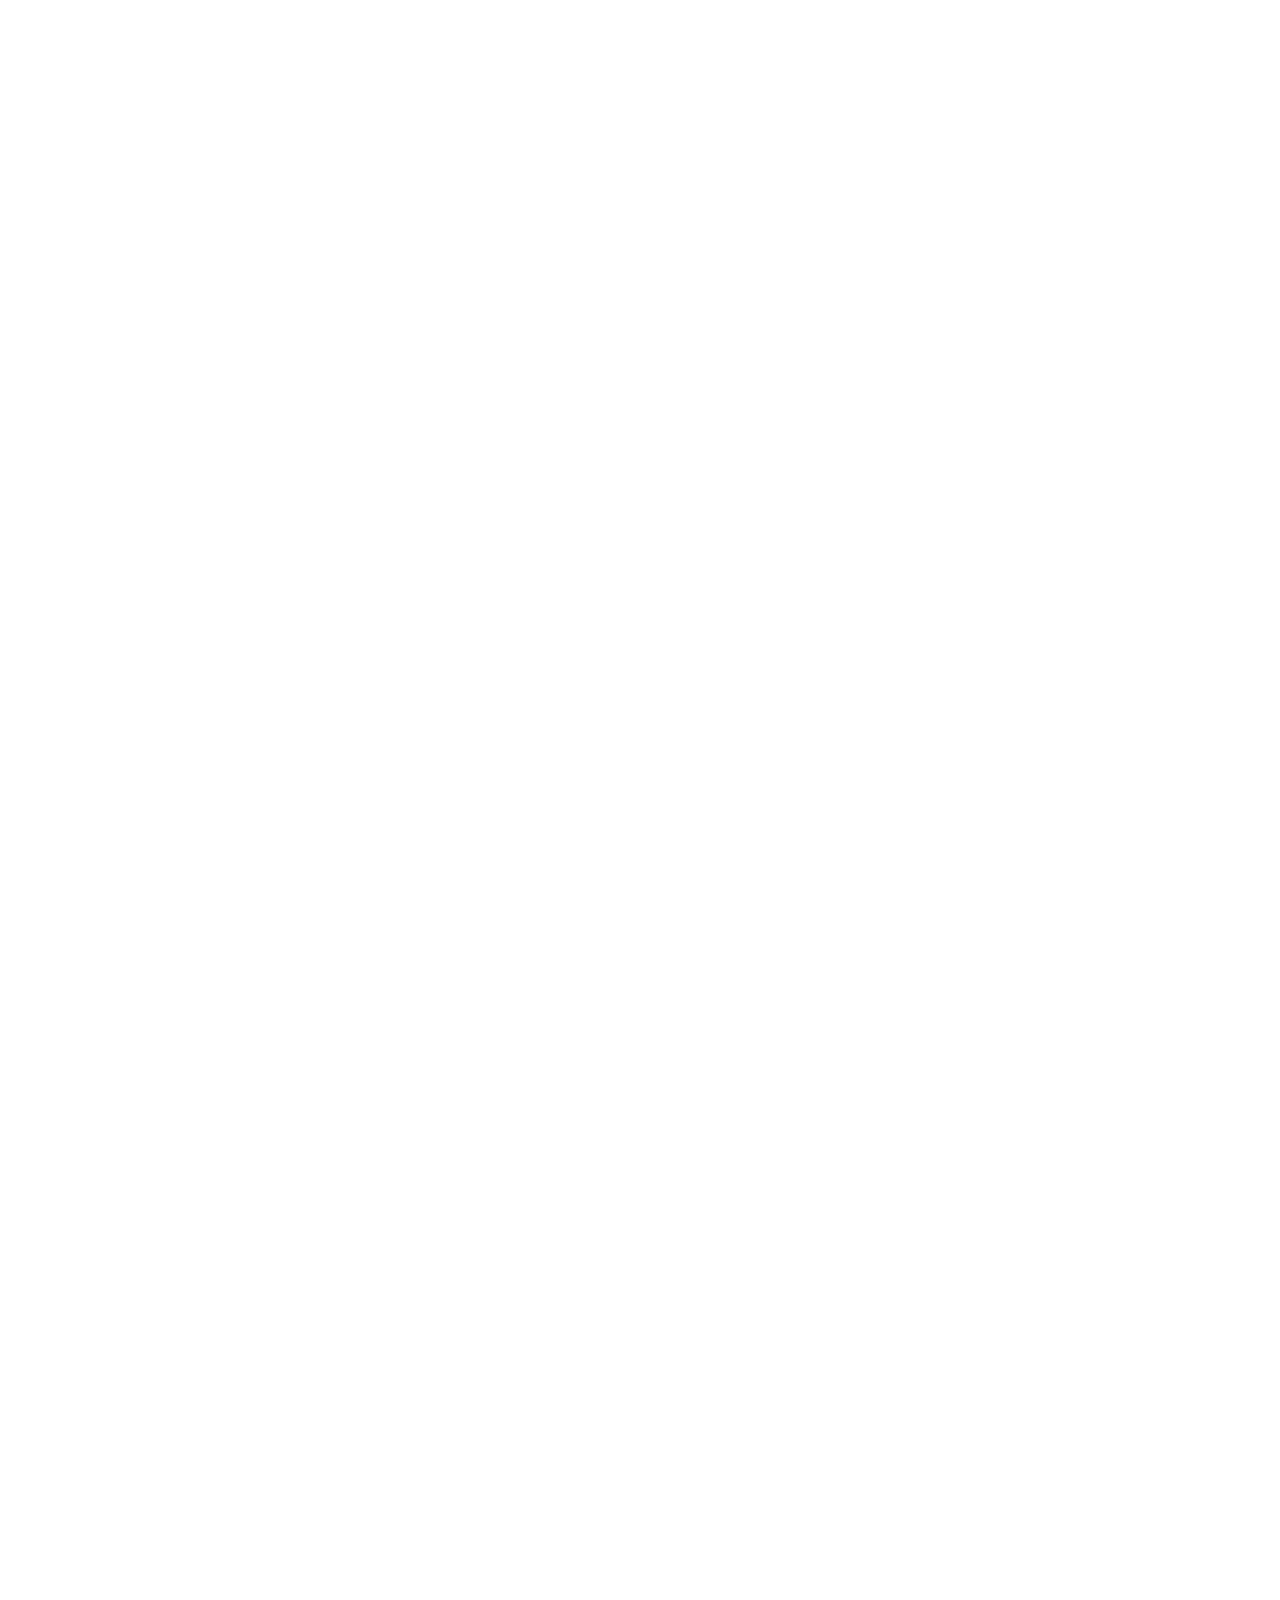
==== ma/index.html @ be1c29ec "Add files via upload" ====
﻿<!DOCTYPE html>
<html lang="zh-Hant" class="async-hide-disabled">

<head>
    <title>玉山金控儲備幹部計畫｜Join E.SUN</title>
    <meta charset="UTF-8">
    <meta name="viewport" content="width=device-width, initial-scale=1.0">
    <link rel="shortcut icon" href="https://www.esunbank.com/bank/rwd/images/esun.ico">
    <meta http-equiv="X-UA-Compatible" content="ie=edge">
    <meta name="title" content="玉山金控儲備幹部計畫｜Join E.SUN">
    <meta name="keywords" content="MA,TA,TMA,儲備幹部,儲備,工作,畢業,職缺,玉山金控職缺,徵才,校園徵才,交易室,科技儲備幹部,Trader,招募,MA招募,TA招募,TMA招募,機器學習工程師招募,AI工程師招募,資安職缺,三商美邦儲備幹部,人壽招募,人壽儲備幹部,玉山人壽,玉山證券招募,玉山投信招募,玉山銀行招募,玉山菁英,財務工程職缺,儲備幹部計畫,玉山人壽招募,玉山銀行儲備幹部,玉山證券儲備幹部,玉山投信儲備幹部,儲備幹部玉山,">
    <meta name="description" content="探索玉山金控儲備幹部招募，認識 MA 儲備幹部、TA 財金儲備幹部與 TMA 科技儲備幹部三項計畫，以及玉山的職涯與學習機會。">
    <meta property="og:description" content="探索玉山金控儲備幹部招募，認識 MA 儲備幹部、TA 財金儲備幹部與 TMA 科技儲備幹部三項計畫，以及玉山的職涯與學習機會。">
    <meta property="og:title" content="玉山金控儲備幹部計畫｜Join E.SUN" />
    <meta property="og:type" content="website">
    <meta property="og:url" content="https://event.esunbank.com.tw/mkt/ma/index.html">
    <meta property="og:image" content="https://event.esunbank.com.tw/mkt/ma/img/first-banner-og-img.webp">
    <meta property="og:image:type" content="image/webp">
     <meta property="og:image:width" content="1200">
    <meta property="og:image:height" content="630">
    <meta property="og:site_name" content="玉山金控儲備幹部計畫｜Join E.SUN" />
    <!-- 樣式順序：瀏覽器預設校正 → 網站共用樣式 -->
    <link rel="stylesheet" href="css/common/fonts.css">
    <link rel="stylesheet" type="text/css" href="css/plugin/normalize.min.css" />
    <link rel="stylesheet" type="text/css" href="css/common/HeaderFooter.css" />
    <link rel="stylesheet" href="css/home.css">

    <!-- Anti-flicker snippet (recommended)  -->
<script>
        (function (a, s, y, n, c, h, i, d, e) {
            s.className += ' ' + y;
            h.start = 1 * new Date;
            h.end = i = function () {
                s.className = s.className.replace(RegExp(' ?' + y), '')
            };
            (a[n] = a[n] || []).hide = h;
            setTimeout(function () {
                i();
                h.end = null
            }, c);
            h.timeout = c;
        })(window, document.documentElement, 'async-hide', 'dataLayer', 3000, {
            'GTM-5LLQXL': true
        });
    </script>
    <!-- Google Tag Manager -->
    <script>
        (function(w, d, s, l, i)
        {
            w[l] = w[l] || [];
            w[l].push(
            {
                'gtm.start': new Date().getTime(),
                event: 'gtm.js'
            });
            var f = d.getElementsByTagName(s)[0],
                j = d.createElement(s),
                dl = l != 'dataLayer' ? '&l=' + l : '';
            j.async = true;
            j.src =
                'https://www.googletagmanager.com/gtm.js?id=' + i + dl;
            f.parentNode.insertBefore(j, f);
        })(window, document, 'script', 'dataLayer', 'GTM-5LLQXL');
    </script>
<!-- End Google Tag Manager -->
 
</head>

<body>
    <!-- Google Tag Manager (noscript) -->
    <noscript>
        <iframe src="https://www.googletagmanager.com/ns.html?id=GTM-5LLQXL"
        height="0" width="0" style="display:none;visibility:hidden" sandbox></iframe>
    </noscript>
    <!-- End Google Tag Manager (noscript) -->
    <!-- Header -->
    <header id="header">
        <div class="container clearfix">
            <button type="button" id="toggle" aria-label="開啟導覽選單" aria-expanded="false" aria-controls="main-navigation"><span></span></button>
            <div class="head_logo">
                <a class="ef_tracking esunlogo" href="https://www.esunbank.com/zh-tw/personal" target="_blank"><img src="img/HeaderFooter/logo-esun.webp" class="img-responsive" alt="玉山銀行"></a>
            </div>
            <nav class="main-nav" id="main-navigation" aria-label="主要導覽">
                <ul class="anchor">
                    <li class="nav-dropdown">
                        <button type="button" class="ef_tracking nav-dropdown-toggle active" aria-expanded="false" aria-controls="submenu-plan">
                            儲備幹部計畫<img src="img/icon-arrow-down.webp" class="nav-dropdown-icon" width="24" height="24" alt="">
                        </button>
                        <ul class="nav-submenu" id="submenu-plan" hidden>
                            <li><a class="ef_tracking" href="#main-content">3A 介紹</a></li>
                            <li><a class="ef_tracking" href="#projects">金控專案</a></li>
                            <li><a class="ef_tracking" href="#international">國際舞台</a></li>
                            <li><a class="ef_tracking" href="#fintech">金融科技</a></li>
                            <li><a class="ef_tracking" href="#learning">多元創新</a></li>
                        </ul>
                    </li>
                    <li class="nav-dropdown">
                        <button type="button" class="ef_tracking nav-dropdown-toggle" aria-expanded="false" aria-controls="submenu-ma">
                            MA<img src="img/icon-arrow-down.webp" class="nav-dropdown-icon" width="24" height="24" alt="">
                        </button>
                        <ul class="nav-submenu" id="submenu-ma" hidden>
                            <li><a class="ef_tracking" href="ma.html#section-1">子公司介紹</a></li>
                            <li><a class="ef_tracking" href="ma.html#section-2">核心業務領域</a></li>
                            <li><a class="ef_tracking" href="ma.html#section-3">培育計畫</a></li>
                            <li><a class="ef_tracking" href="ma.html#section-4">學長姊心得</a></li>
                            <li><a class="ef_tracking" href="ma.html#section-5">資格條件</a></li>
                            <li><a class="ef_tracking" href="ma.html#section-6">甄選流程</a></li>
                        </ul>
                    </li>
                    <li class="nav-dropdown">
                        <button type="button" class="ef_tracking nav-dropdown-toggle" aria-expanded="false" aria-controls="submenu-ta">
                            TA<img src="img/icon-arrow-down.webp" class="nav-dropdown-icon" width="24" height="24" alt="">
                        </button>
                        <ul class="nav-submenu" id="submenu-ta" hidden>
                            <li><a class="ef_tracking" href="ta.html#section-2">核心業務領域</a></li>
                            <li><a class="ef_tracking" href="ta.html#section-3">培育計畫</a></li>
                            <li><a class="ef_tracking" href="ta.html#section-4">學長姊心得</a></li>
                            <li><a class="ef_tracking" href="ta.html#section-5">資格條件</a></li>
                            <li><a class="ef_tracking" href="ta.html#section-6">甄選流程</a></li>
                        </ul>
                    </li>
                    <li class="nav-dropdown">
                        <button type="button" class="ef_tracking nav-dropdown-toggle" aria-expanded="false" aria-controls="submenu-tma">
                            TMA<img src="img/icon-arrow-down.webp" class="nav-dropdown-icon" width="24" height="24" alt="">
                        </button>
                        <ul class="nav-submenu" id="submenu-tma" hidden>
                            <li><a class="ef_tracking" href="tma.html#section-2">核心業務領域</a></li>
                            <li><a class="ef_tracking" href="tma.html#section-3">培育計畫</a></li>
                            <li><a class="ef_tracking" href="tma.html#section-4">學長姊心得</a></li>
                            <li><a class="ef_tracking" href="tma.html#section-5">資格條件</a></li>
                            <li><a class="ef_tracking" href="tma.html#section-6">甄選流程</a></li>
                        </ul>
                    </li>
                    <li><a class="ef_tracking nav-direct-link" href="faq.html">FAQ</a></li>
                    <li><a class="ef_tracking btn_join" href="#">立即應徵</a></li>
                </ul>
                
            </nav>
        </div>
    </header>
    <!-- End Header -->
    <a class="skip-link" href="#main-content">跳至主要內容</a>
    <main id="main-content" class="home-main">
        <h1 id="page-title" class="seo-h1">玉山金控 儲備幹部招募｜MA、TA、TMA 培育計畫</h1>
        <!-- 01 首屏-->
        <section class="home-hero" id="hero" aria-labelledby="hero-title">
            <!-- 動態背景：山體、紙飛機與微粒 -->
            <canvas id="hero-canvas" class="hero-animation" aria-hidden="true"></canvas>
            <div class="home-container hero-content">
                <h2 id="hero-title" class="animate__animated animate__slideInLeft">
                    <span>Join E.SUN</span>
                    <span>Create a</span>
                    <span class="hero-serif">Better Future</span>
                </h2>
                <p class="hero-subtitle animate__animated animate__slideInLeft">
                    玉山金控儲備幹部計畫
                </p>
                <p class="hero-tagline animate__animated animate__slideInLeft" lang="en">
                    Lead to change, Light up your future!
                </p>
            </div>
        </section>
        <!-- 02 三大儲備幹部計畫 -->
        <section class="home-section plans-section" id="plans" aria-labelledby="plans-title">
            <div class="home-container">
                <div class="section-heading">
                    <h2 id="plans-title">金控2.0 銀行、人壽、證券、投信 等你來+1</h2>
                    <p>即刻選擇・你的未來</p>
                </div>
                <div class="plan-grid">
                    <a class="plan-card" href="ma.html" aria-label="探索 MA 計畫">
                        <img class="plan-picture" src="img/plans-ma.webp" width="377" height="200" alt="MA 儲備幹部計畫插畫" loading="lazy">
                        <div class="plan-content">
                            <div class="plan-name">
                                <h3>MA</h3>
                                <p lang="en">Management Associate</p>
                            </div>
                            <p class="plan-description">金融頂尖人才，深耕銀行、人壽、證券或投信專業領域，經領域輪習與營業單位實戰，養成具宏觀視野的全方位經營骨幹。</p>
                            <span class="home-button">探索 MA 計畫<img class="button-arrow" src="img/icon-arrow-right.webp" width="24" height="24" alt=""></span>
                        </div>
                    </a>
                    <a class="plan-card" href="ta.html" aria-label="探索 TA 計畫">
                        <img class="plan-picture" src="img/plans-ta.webp" width="377" height="200" alt="TA 儲備幹部計畫插畫" loading="lazy">
                        <div class="plan-content">
                            <div class="plan-name">
                                <h3>TA</h3>
                                <p lang="en">Treasury Associate</p>
                            </div>
                            <p class="plan-description">財金頂尖人才，深耕交易室、總經或財工等領域，歷經實務輪習、專長養成，在市場操作與策略布局中，淬鍊為兼具國際視野的財金專家。</p><span class="home-button">探索 TA 計畫<img class="button-arrow" src="img/icon-arrow-right.webp" width="24" height="24" alt=""></span>
                        </div>
                    </a>
                    <a class="plan-card" href="tma.html" aria-label="探索 TMA 計畫">
                        <img class="plan-picture" src="img/plans-tma.webp" width="377" height="200" alt="TMA 儲備幹部計畫插畫" loading="lazy">
                        <div class="plan-content">
                            <div class="plan-name">
                                <h3>TMA</h3>
                                <p lang="en">Technology Management Associate</p>
                            </div>
                            <p class="plan-description">金融科技專家，接受紮實技術養成，透過技術與管理雙軌發展、重大專案與海外輪習開拓視野，成長為兼具策略與實務的跨域領袖。</p><span class="home-button">探索 TMA 計畫<img class="button-arrow" src="img/icon-arrow-right.webp" width="24" height="24" alt=""></span>
                        </div>
                    </a>
                </div>
            </div>
        </section>
        <!-- 03 重要金控專案 -->
        <section class="home-section projects-section" id="projects" aria-labelledby="projects-title">
            <div class="home-container">
                <div class="section-heading">
                    <h2 id="projects-title">重要金控專案</h2>
                    <p>以金控角度出發，親手驅動跨領域的戰略變革</p>
                </div>
                <div class="projects-grid"><img class="project-picture" src="img/projects-meeting.webp" width="767" height="768" alt="玉山同仁分享市場分析與策略研究成果" loading="lazy">
                    <div class="project-stories">
                        <article>
                            <h3>01 國際顧問專案</h3>
                            <p>與國際顧問麥肯錫合作，以顧客導向為核心，透過實務經驗及演算法，找尋客群經營洞見及潛力機會，協助全通路提升行銷與經營效益。</p>
                        </article>
                        <article>
                            <h3>02 年度策略報告</h3>
                            <p>擘劃金控業務發展藍圖，與高階主管共同腦力激盪，綜觀市場趨勢、運用數據分析洞察業務機會。推動跨單位策略落地執行，展現策略思考與實務推動影響力。</p>
                        </article>
                        <article>
                            <h3>03 ESG永續轉型</h3>
                            <p>將永續思維深植各業務領域，透過跨單位協同合作，共同推動綠色金融與社會正向影響力，展現玉山對環境永續與社會回饋的重視。</p>
                        </article>
                    </div>
                </div>
            </div>
        </section>
        <!-- 04 國際舞台歷練-->
        <section class="home-section international-section" id="international" aria-labelledby="international-title">
            <div class="home-container international-grid">
                <div class="international-copy">
                    <h2 id="international-title">國際舞台歷練</h2>
                    <p class="section-lead">深耕台灣、布局亞洲、接軌國際</p>
                    <p>秉持立足台灣、跨足全球的願景，從積極拓展海外據點、深入參與國際前沿論壇，到推動跨國實務交流，培育具備國際視野與敏捷應變力的金融領袖。</p>
                </div>
                <div class="international-carousel" data-carousel="single" role="region" aria-roledescription="輪播" aria-label="國際舞台歷練照片">
                    <div class="international-slides" aria-live="polite">
                        <figure class="international-slide" data-slide>
                            <div class="international-image"><img src="img/international-E.SUN-FHC.webp" width="1200" height="800" alt="大阪出張所開幕" loading="lazy"></div>
                            <figcaption>海外歷練｜大阪出張所開幕</figcaption>
                        </figure>
                        <figure class="international-slide" data-slide>
                            <div class="international-image"><img src="img/international-cop17.webp" width="1600" height="1066" alt="玉山團隊參與聯合國氣候變遷大會 COP17" loading="lazy"></div>
                            <figcaption>氣候領航｜聯合國氣候變遷大會 COP17</figcaption>
                        </figure>
                        <figure class="international-slide" data-slide>
                            <div class="international-image"><img src="img/international-yayoiAuditorium.webp" width="1200" height="800" alt="東京大學彌生講堂參訪" loading="lazy"></div>
                            <figcaption>海外歷練｜東京大學彌生講堂參訪</figcaption>
                        </figure>
                        <figure class="international-slide" data-slide>
                            <div class="international-image"><img src="img/international-nasday.webp" width="1200" height="800" alt="東京大學彌生講堂參訪" loading="lazy"></div>
                            <figcaption>海外歷練｜我是標題</figcaption>
                        </figure>
                    </div>
                    <div class="carousel-controls">
                        <button type="button" class="carousel-arrow" data-step="-1" aria-label="國際舞台歷練：上一張">‹</button>
                        <div class="carousel-dots" role="group" aria-label="國際舞台歷練切換"><!-- JS 依 data-slide 數量自動產生 CSS 圓點 --></div>
                        <button type="button" class="carousel-arrow" data-step="1" aria-label="國際舞台歷練：下一張">›</button>
                    </div>
                </div>
            </div>
        </section>
        <!-- 05 引領金融科技 -->
        <section class="home-section fintech-section" id="fintech" aria-labelledby="fintech-title">
            <div class="home-container">
                <div class="section-heading">
                    <h2 id="fintech-title">引領金融科技</h2>
                    <p>以數據為核心、科技為引擎，驅動跨領域金融服務。</p>
                </div>
                <div class="fintech-chapters">
                    <article class="fintech-chapter chapter-1">
                        <figure><img src="img/fintech-google.webp" width="1600" height="1200" alt="視野躍升｜Google 參訪" loading="lazy">
                            <figcaption>視野躍升｜Google 參訪</figcaption>
                        </figure>
                        <div class="fintech-copy">
                            <h3>培育世界級的<br>金融科技專家</h3>
                            <ul class="skill-tags" aria-label="培育方向">
                                <li>科技養成</li>
                                <li>國際合作</li>
                            </ul>
                            <p>從結構化訓練逐步深耕各項資訊數位必備能力，更與麥肯鍚、Google、微軟等國際知名顧問合作，培育造就科技人才，打造頂尖Fintech專家團隊。</p>
                        </div>
                    </article>
                    <article class="fintech-chapter chapter-2">
                        <figure><img src="img/fintech-innovation.webp" width="1600" height="1066" alt="創意碰撞｜玉山創新競賽" loading="lazy">
                            <figcaption>創意碰撞｜玉山創新競賽</figcaption>
                        </figure>
                        <div class="fintech-copy">
                            <h3>開拓更寬廣的<br>企業經營視野</h3>
                            <ul class="skill-tags" aria-label="培育方向">
                                <li>創新專案</li>
                                <li>海外輪習</li>
                            </ul>
                            <p>參與各項重要金融創新專案，並參加海外參訪及輪習、大型資訊顧問案等，深入了解資訊科技如何與業務運作完美搭配，培養自己用更宏觀角度看技術的視野。</p>
                        </div>
                    </article>
                    <article class="fintech-chapter chapter-3">
                        <figure><img src="img/fintech-forum.webp" width="1600" height="900" alt="智匯前瞻｜金融服務高階交流會議" loading="lazy">
                            <figcaption>智匯前瞻｜金融服務高階交流會議</figcaption>
                        </figure>
                        <div class="fintech-copy">
                            <h3>技術與管理能力<br>雙軌發展</h3>
                            <ul class="skill-tags" aria-label="培育方向">
                                <li>技術專業</li>
                                <li>策略管理</li>
                            </ul>
                            <p>以資訊技術為基礎，搭配專案管理培育，讓技術專業與策略思維並進，培養多元視野，造就資訊技術與大數據分析等領域人才在「專業」及「管理」的雙軌職涯。</p>
                        </div>
                    </article>
                </div>
            </div>
        </section>
        <!-- 06 多元創新學習-->
        <section class="home-section learning-section" id="learning" aria-labelledby="learning-title">
            <div class="home-container section-heading">
                <h2 id="learning-title">多元創新學習</h2>
                <p>跨國人文關懷 × 國際藝文交流 × 汲取大師智慧</p>
            </div>
            <div class="learning-carousel" data-carousel="track" data-initial="1" role="region" aria-roledescription="輪播" aria-label="多元創新學習">
                <div class="learning-track" tabindex="0" aria-label="左右滑動探索學習活動">
                    <article class="learning-card" data-slide aria-label="1 / 5：國際大師論壇">
                        <div class="learning-copy">
                            <h3>國際大師論壇</h3>
                            <p>與全球頂尖大師面對面，掌握前瞻趨勢與思維脈動；在碰撞中汲取大師智慧，拓展全新視野並賦能未來的決策格局。</p>
                        </div><img src="img/learning-forum.webp" width="1600" height="1066" alt="國際大師論壇活動紀錄" loading="lazy">
                    </article>
                    <article class="learning-card" data-slide aria-label="2 / 5：國際偏鄉服務">
                        <div class="learning-copy">
                            <h3>國際偏鄉服務</h3>
                            <p>國際志工深入偏鄉，與馬偕團隊齊心「送愛到柬埔寨」，在協助村民就醫與陪伴孩童的過程中體會用愛與溫暖換來真摯笑容的感動。</p>
                        </div><img src="img/learning-freeClinicKHM.webp" width="1600" height="1066" alt="國際偏鄉服務活動紀錄" loading="lazy">
                    </article>
                    <article class="learning-card" data-slide aria-label="3 / 5：國際音樂交流">
                        <div class="learning-copy">
                            <h3>國際音樂交流</h3>
                            <p>跨越國界與語言的隔閡，透過國際樂團交流與音樂大師演奏，培養國際視野、美學素養與跨文化溝通能力。</p>
                        </div><img src="img/learning-viennaBoysChoir.webp" width="1600" height="1066" alt="國際音樂交流活動紀錄" loading="lazy">
                    </article>
                    <article class="learning-card" data-slide aria-label="4 / 5：熊本音樂會">
                        <div class="learning-copy">
                            <h3>熊本音樂會</h3>
                            <p>Lorem, ipsum dolor sit amet consectetur adipisicing elit. Saepe rem inventore commodi laboriosam aperiam est officia porro ducimus, adipisci distinctio minus eveniet necessitatibus vel quibusdam nobis, placeat hic vitae id!</p>
                        </div><img src="img/learning-kumamotoConcert.webp" width="1600" height="1066" alt="熊本音樂會活動紀錄" loading="lazy">
                    </article>
                    <article class="learning-card" data-slide aria-label="5 / 5：玉山黃金圖書館">
                        <div class="learning-copy">
                            <h3>玉山黃金圖書館</h3>
                            <p>以愛扎根偏鄉教育、灌溉閱讀希望，親身投入公益與偏鄉服務，培養的社會責任感與人文關懷格局。</p>
                        </div><img src="img/learning-libraryESUN.webp" width="1600" height="1066" alt="玉山黃金圖書館活動紀錄" loading="lazy">
                    </article>
                </div>
                <div class="carousel-controls">
                    <button type="button" class="carousel-arrow" data-step="-1" aria-label="多元創新學習：上一張">‹</button>
                    <div class="carousel-dots" role="group" aria-label="多元創新學習切換"><!-- JS 依 data-slide 數量自動產生 CSS 圓點 --></div>
                    <button type="button" class="carousel-arrow" data-step="1" aria-label="多元創新學習：下一張">›</button>
                </div>
            </div>
        </section>
        <!-- 07 應徵邀請-->
        <section class="apply-section" id="apply" aria-labelledby="apply-title">
            <div class="home-container apply-content">
                <h2 id="apply-title">來玉山~ <span class="apply-title-second-line">你會有更精彩的未來</span></h2><a class="home-button apply-button" data-apply-link href="#">立即應徵</a>
            </div>
        </section>
    </main>
    <nav class="footer-contact" aria-label="聯繫玉山與社群連結">
        <a class="footer-contact-link" href="mailto:HR-MA@esunbank.com" aria-label="Email 聯繫玉山"><img src="img/icon-mail.webp" width="40" height="40" alt="" loading="lazy"></a>
        <a class="footer-contact-link" href="https://www.facebook.com/esuncat" aria-label="玉山 Facebook" target="_blank"><img src="img/icon-facebook.webp" width="40" height="40" alt="" loading="lazy"></a>
        <a class="footer-contact-link" href="https://www.instagram.com/esun.efingo/" aria-label="玉山 Instagram" target="_blank"><img src="img/icon-Instagram.webp" width="40" height="40" alt="" loading="lazy"></a>
        <a class="footer-contact-link" href="https://www.104.com.tw/company/13quahyo" aria-label="玉山 104 徵才" target="_blank"><img src="img/icon-104.webp" width="40" height="40" alt="" loading="lazy"></a>
    </nav>
    <!-- Footer -->
    <footer class="footer">
        <div class="container">
            <ul class="link">
                <li><a href="https://esun.co/bevent" target="_blank">智能客服</a>
                </li>
                <li>|</li>
                <li><a href="https://www.esunbank.com.tw/bank/about/announcement/privacy/privacy-statement" target="_blank">個資法定告知事項</a> </li>
                <li>|</li>
                <li class="copy"><a>&copy; E.SUN BANK</a></li>
            </ul>
            <div class="footer-address"><img src="img/HeaderFooter/icon-address.webp" alt="">105 台北市松山區民生東路三段117號</div>
        </div>
    </footer>
    <!-- End Footer -->
    <!-- 浮動按鈕 -->
    <div class="float_btn">
        <div class="float_action_group">
            <!-- 浮動按鈕在此新增，最多兩個 -->
            <div class="float_action_btn action_txt_btn float_btn_red">
                <button type="button" class="campus-open" aria-haspopup="dialog" aria-controls="campus-dialog"><span>校園</span><span>徵才</span></button>
            </div>
            <!-- top按鈕 -->
        <button type="button" id="gotop" aria-label="回到頁面頂端">
            <img src="img/HeaderFooter/top.svg" class="img-responsive" alt="">
        </button>
        <!-- top按鈕End -->
            <!-- 浮動按鈕在此新增，最多兩個End -->
        </div>
        
    </div>
    <!-- 浮動按鈕End -->
    <!-- 校園徵才彈窗：直接修改下方表格即可更新場次。 -->
    <dialog id="campus-dialog" class="campus-dialog" aria-labelledby="campus-title">
        <button type="button" class="campus-close" aria-label="關閉校園徵才視窗"></button>
        <h2 id="campus-title">2027校園徵才</h2>
        <div class="campus-tabs" role="tablist" aria-label="校園徵才類別">
            <button type="button" id="campus-fair-tab" role="tab" aria-selected="true" aria-controls="campus-fair" tabindex="0">博覽會</button>
            <button type="button" id="campus-talk-tab" role="tab" aria-selected="false" aria-controls="campus-talk" tabindex="-1">說明會</button>
        </div>
        <div id="campus-fair" role="tabpanel" aria-labelledby="campus-fair-tab" tabindex="0">
            <table class="campus-table">
                <thead><tr><th scope="col">場次</th><th scope="col">日期</th><th scope="col">時間</th></tr></thead>
                <tbody>
                    <tr>
                        <td>臺灣大學</td>
                        <td>3/6(六)</td>
                        <td>09:30-16:30</td>
                    </tr>
                    <tr>
                        <td>台北大學</td>
                        <td>3/10(三)</td>
                        <td>10:00-15:30</td>
                    </tr>
                    <tr>
                        <td>陽明交通大學</td>
                        <td>3/13(六)</td>
                        <td>10:00-16:00</td>
                    </tr>
                    <tr>
                        <td>中山大學</td>
                        <td>3/13(六)</td>
                        <td>10:00-16:00</td>
                    </tr>
                    <tr>
                        <td>成功大學</td>
                        <td>3/14(日)</td>
                        <td>10:00-15:00</td>
                    </tr>
                    <tr>
                        <td>政治大學</td>
                        <td>3/19(五)</td>
                        <td>10:00-16:00</td>
                    </tr>
                    <tr>
                        <td>清華大學</td>
                        <td>3/20(六)</td>
                        <td>10:00-16:00</td>
                    </tr>
                    <tr>
                        <td>中央大學</td>
                        <td>3/21(日)</td>
                        <td>09:30-15:30</td>
                    </tr>
                </tbody>
            </table>
        </div>
        <div id="campus-talk" role="tabpanel" aria-labelledby="campus-talk-tab" tabindex="0" hidden>
            <table class="campus-table">
                <thead><tr><th scope="col">場次</th><th scope="col">日期</th><th scope="col">時間</th></tr></thead>
                <tbody>
                    <tr>
                        <td>臺灣科大</td>
                        <td>3/8(一)</td>
                        <td>12:20-13:10</td>
                    </tr>
                    <tr>
                        <td>中正大學</td>
                        <td>3/9(二)</td>
                        <td>12:10-13:00</td>
                    </tr>
                    <tr>
                        <td>中央大學</td>
                        <td>3/11(四)</td>
                        <td>14:10-15:00</td>
                    </tr>
                    <tr>
                        <td>中山大學</td>
                        <td>3/12(五)</td>
                        <td>12:30-13:30</td>
                    </tr>
                    <tr>
                        <td>台灣大學</td>
                        <td>3/15(一)</td>
                        <td>12:10-13:00</td>
                    </tr>
                    <tr>
                        <td>清華大學</td>
                        <td>3/16(二)</td>
                        <td>13:20-14:10</td>
                    </tr>
                </tbody>
            </table>
        </div>
    </dialog>
    <!-- 載入順序：jQuery → FastClick → 網站互動 -->
    <script src="js/plugin/jquery.min.js"></script>
    <script src="js/plugin/fastclick.min.js"></script>
    <script src="js/common/headerFooter.js"></script>
    <script src="js/home.js" defer></script>
    <script src="js/hero-animation.js" defer></script>
    <script src="js/home-motion.js" defer></script>
    <script src="js/campus-dialog.js" defer></script>
</body>

</html>
---- ma/css/common/fonts.css ----
/* 本機可變字型：保留原始 TTF，網頁載入壓縮後的 WOFF2。 */
@font-face {
  font-family: 'Roboto';
  font-style: normal;
  font-weight: 100 900;
  font-stretch: 75% 100%;
  font-display: swap;
  src: url('../../font/Roboto-VariableFont_wdth,wght.woff2') format('woff2');
}

@font-face {
  font-family: 'Roboto Serif';
  font-style: normal;
  font-weight: 100 900;
  font-stretch: 50% 150%;
  font-display: swap;
  src: url('../../font/RobotoSerif-VariableFont_GRAD,opsz,wdth,wght.woff2') format('woff2');
}

@font-face {
  font-family: 'Noto Sans TC';
  font-style: normal;
  font-weight: 100 900;
  font-display: swap;
  src: url('../../font/NotoSansTC-VariableFont_wght.woff2') format('woff2');
}
---- ma/css/common/HeaderFooter.css ----
@charset "UTF-8";

/* 字型由 css/common/fonts.css 載入本機檔案。 */
/* 共用基礎樣式 */
h1.seo-h1 {
    height: 0;
    width: 0;
    padding: 0;
    margin: 0;
    transform: scale(0);
}

* {
    box-sizing: border-box;
}

a {
    text-decoration: none;
}

body {
    font-family: "Noto Sans TC", "微軟正黑體", "Microsoft JhengHei", sans-serif;
    font-size: 14px;
    color: #2b2b2b;
}

.img-responsive {
    max-width: 100%;
    height: auto;
}

header a,
footer a,
.footer_memu a {
    color: rgb(39, 39, 39);
    word-break: break-all;
    text-decoration: none;
}

.clearfix:after {
    display: block;
    content: ".";
    height: 0;
    clear: both;
    visibility: hidden;
}

::-webkit-scrollbar {
    display: none;
}

/* 頁首與品牌標誌 */
.head_logo {
    float: left;
    margin: 0;
    max-width: 316px;
    width: 100%;
    display: flex;
    align-items: center;
    height: 100%;
}

@media (max-width: 992px) {
    .head_logo {
        max-width: 293px;
    }
}

.logo_line {
    width: 2px;
    display: inline-block;
    vertical-align: middle;
    margin: 0px 13px;
}

.esunlogo {
    max-width: 150px;
    width: 100%;
    display: inline-block;
    vertical-align: middle;
}

@media (min-width: 1200px) {
    .esunlogo {
        height: 31px;
    }
}

.efingologo {
    display: inline-block;
    max-width: 108px;
    width: 100%;
    vertical-align: middle;
    margin-bottom: -10px;
}

@media (min-width: 1200px) {
    .efingologo img {
        height: 34px;
    }
}

header {
    z-index: 10;
    width: 100%;
    left: 0;
    top: 0;
    background-color: #ffffff;
    height: auto;
    position: fixed;
    transition: 0.3s;
    box-shadow: 3px 3px 10px #d6edeb;
}

header .nav_wrap_m {
    display: none;
}

header .container {
    max-width: 1200px;
    width: 100%;
    margin: 12px auto;
    height: 44px;
    padding: 0 30px;
}

@media (max-width: 576px) {
    header .container {
        padding: 0 14px;
    }

    header .head_logo {
        float: none;
        max-width: 262px;
    }

    header .esunlogo {
        max-width: 118px;
    }

    header .logo_line {
        margin: 0px 10px;
    }

    header .efingologo {
        max-width: 89px;
    }
}

/* 導覽與選單 */
.target-burger {
    right: 0;
    top: 0;
    width: 3.25em;
    height: 3.25em;
    position: absolute;
    display: block;
    transition: all 0.5s ease;
}

.buns {
    width: 1.625em;
    height: 1.625em;
    list-style: none;
    margin: -0.8125em 0 0 -0.8125em;
    padding: 0;
    position: absolute;
    top: 50%;
    left: 50%;
    transform: translateZ(0);
    color: #fff;
    transition: transform 1s cubic-bezier(0.23, 1, 0.32, 1), color 1s cubic-bezier(0.23, 1, 0.32, 1);
}

.buns li {
    width: 100%;
    height: 2px;
    background-color: #a2a2a2;
    position: absolute;
    top: 50%;
    margin-top: -0.75px;
    transform: translateY(-3.75px) translateZ(0);
    transition: transform 1s cubic-bezier(0.23, 1, 0.32, 1), background-color 1s cubic-bezier(0.23, 1, 0.32, 1);
}

.buns li:last-child {
    transform: translateY(3.75px) translateZ(0);
}

nav ul {
    list-style: none;
    position: relative;
}

@media (max-width: 992px) {
    nav ul {
        padding: 0;
    }
}

nav ul li {
    font-size: 14px;
    margin: 0 10px;
    position: relative;
}

@media (max-width: 992px) {
    nav ul li {
        margin: 0 5px;
    }
}

nav ul li a {
    transition: 0.3s;
    position: relative;
    overflow: hidden;
}

nav ul li:hover a {
/*    font-weight: bold;*/
    color: #009e96;
}

.btn_join {
    background: #009d95;
    color: #fff ;
    padding: 8px 24px;
    border-radius: 4px;
}

.btn_join:hover {
    color: #fff;
    background:#007a7a;
}

.btn_join img {
    width: 10px;
    margin: 0 5px;
}

.nav_wrap_close {
    position: fixed;
    right: 0;
    top: 50px;
    z-index: 3;
    width: 100%;
}

.function_ham {
    display: inline-block;
    margin-right: 16px;
    vertical-align: middle;
    cursor: pointer;
}

.function_ham img {
    display: block;
    width: 22px;
}

.function_ham:hover span {
    background-color: #797979;
}

.function_ham span:after,
.function_ham span:before {
    content: "";
    position: absolute;
    left: 0;
    top: -9px;
}

.function_ham span:after {
    top: 9px;
}

.function_ham span {
    position: relative;
    display: block;
    width: 22px;
    height: 4px;
    background-color: #b3b3b3;
    transition: all 0.3s;
    backface-visibility: hidden;
    border-radius: 2px;
    margin-bottom: 4px;
}

.nav_wrap {
    overflow: hidden;
}

.function_nav {
    max-width: 660px;
    width: 100%;
    margin: 0 auto;
    background: #f2f2f2;
    border-radius: 70px 0 0 70px;
    margin-right: 0;
    padding: 0px 28px;
    margin-top: 30px;
    transition: 0.3s;
    position: relative;
}

.function_nav ul {
    padding: 0;
    list-style: none;
    margin: 0;
}

.function_nav ul li {
    display: inline-block;
    vertical-align: middle;
}

.function_nav ul li a {
    display: block;
    padding: 1em 8px;
    font-size: 18px;
}

@media (max-width: 1200px) {
    .function_nav {
        margin-top: 12px;
    }
}

.function_nav_close {
    transform: translateX(590px);
}

/* 模板輔助元件（目前首頁未使用，保留供擴充） */
.arrow {
    position: relative;
    transform: translateY(-80px);
}

.arrow p {
    text-align: center;
    font-size: 20px;
    font-weight: bold;
    color: #4d4d4d;
}

.scroll-down {
    display: block;
    position: absolute;
    bottom: -68%;
    left: 50%;
    color: #fff;
    transform: translate(0, -50%);
    transition: opacity 0.5s;
}

.scroll-down::before {
    position: absolute;
    top: -22px;
    left: -22px;
    z-index: -1;
    content: "";
    width: 44px;
    height: 44px;
    box-shadow: 0 0 0 0 rgba(255, 255, 255, 0.1);
    border-radius: 100%;
    opacity: 0;
    animation: sdb 3s infinite;
    box-sizing: border-box;
}

.scroll-down:after {
    position: absolute;
    content: "";
    width: 16px;
    height: 16px;
    margin: -12px 0 0 -8px;
    border-left: 4px solid #009e96;
    border-bottom: 4px solid #009e96;
    transform: rotate(-45deg);
    box-sizing: border-box;
}

.m_cta {
    display: none;
}

@media (max-width: 768px) {
    .m_cta {
        background: #F8524C;
        position: fixed;
        bottom: 0;
        width: 100%;
        text-align: center;
        display: block;
        z-index: 2;
        padding: 10px;
        left: 0px;
    }

    .m_cta a {
        font-size: 18px;
        display: block;
        color: #fff;
    }

    .m_cta a img {
        display: inline-block;
        width: 12px;
        vertical-align: middle;
        margin-left: 10px;
    }
}

/* 浮動操作與回到頂端 */
.float_btn {
    position: fixed;
    max-width: 76px;
    width: 100%;
    right: 16px;
    bottom: 16%;
    z-index: 2;
    display: none;
}

.float_btn .float_btn_red {
    background-color: #f8524c;
}

.float_btn .float_btn_orange {
    background-color: #ef7800;
}

.float_btn .float_action_btn {
    width: 76px;
    height: 76px;
    border-radius: 50%;
    display: flex;
    align-items: center;
    justify-content: center;
    font-size: 14px;
    color: #fff;
    text-align: center;
    line-height: 18px;
    margin: 8px auto;
}

.float_btn .float_action_btn .break {
    display: block;
}

.float_btn .float_action_btn a {
    color: #fff;
}

.float_btn .action_icon_btn img {
    display: block;
    max-width: 26px;
    width: 100%;
    margin: 0px auto 2px;
    height: 30px;
}

@media (max-width: 768px) {
    .float_btn {
        max-width: 50px;
    }

    .float_btn .float_action_group {
        position: fixed;
        bottom: 0;
        left: 0;
        width: 100%;
        display: flex;
    }

    .float_btn .float_action_group .float_action_btn {
        width: 100%;
        height: inherit;
        border-radius: inherit;
        display: block;
        margin: 0;
        font-size: 16px;
    }

    .float_btn .float_action_group .float_action_btn a {
        padding: 16px 10px;
        display: block;
    }

    .float_btn .float_action_group .float_action_btn .break {
        display: none;
    }

    .float_btn .float_action_group .float_action_btn:last-child {
        border-left: 1px solid rgb(255, 255, 255);
    }

    .float_btn .action_icon_btn img {
        display: none;
    }
}

@media (max-width: 576px) {
    .float_btn {
        right: 8px;
    }
}

#gotop {
    max-width: 50px;
    width: 100%;
    margin: 8px auto;
    text-align: center;
    cursor: pointer;
}

#gotop img {
    max-width: 56px;
    width: 100%;
    margin: 0 auto;
    font-size: 18px;
    text-align: center;
    display: block;
    margin-top: 4px;
}

@media (max-width: 768px) {
    #gotop {
        max-width: 56px;
    }

    #gotop img {
        max-width: 40px;
    }
}

/* 模板商店與延伸頁尾（目前首頁未使用，保留供擴充） */
.store {
    display: none;
}

@media (max-width: 992px) {
    .store {
        text-align: center;
        margin: 20px 0;
        display: block;
    }

    .store a {
        display: inline-block;
        vertical-align: middle;
        max-width: 130px;
        width: 100%;
    }

    .store a img {
        width: 100%;
        display: block;
    }
}

.footer_memu {
    background: #f7f7f7;
}

.footer_memu .right_qr {
    max-width: 100px;
    width: 100%;
    display: inline-block;
    vertical-align: middle;
}

.footer_memu .right_qr p {
    font-size: 14px;
    text-align: center;
    margin: 5px;
}

.footer_memu .container {
    max-width: 1200px;
    width: 100%;
    margin: 0 auto;
    padding: 30px 20px;
    display: flex;
    align-items: center;
    justify-content: center;
}

.footer_memu .left {
    max-width: 810px;
    width: 100%;
    display: inline-block;
}

.footer_memu .left img {
    max-width: 170px;
    width: 100%;
    display: inline-block;
    vertical-align: middle;
}

.footer_memu .left .list {
    display: inline-block;
    max-width: 563px;
    vertical-align: middle;
    width: 100%;
    margin-left: 40px;
}

.footer_memu .left .list .menu_list {
    display: inline-block;
    margin: 0 8px;
}

.footer_memu .left .list .menu_list img {
    display: inline-block;
    position: relative;
    max-width: 85px;
}

@media (max-width: 1200px) {
    .footer_memu .left .list {
        max-width: 511px;
    }

    .footer_memu .left .list p {
        margin: 0 5px;
    }

    .footer_memu .left img {
        max-width: 140px;
    }

    .footer_memu .container {
        padding: 30px 88px;
    }
}

@media (max-width: 992px) {
    .footer_memu .right_qr {
        display: none;
    }

    .footer_memu .container {
        display: block;
        padding: 20px 10px;
    }

    .footer_memu .left {
        display: block;
        padding: 20px 0 0;
        margin: 0 auto;
    }

    .footer_memu .left .list {
        display: block;
        margin: 20px 0 30px;
        text-align: center;
        max-width: 100%;
    }

    .footer_memu .left .list .menu_list {
        margin: 0;
    }

    .footer_memu .left .list p {
        width: 86px;
        margin: 10px 8px;
        text-align: center;
        font-size: 14px;
    }

    .footer_memu .left img {
        display: block;
        margin: 10px auto;
    }
}

/* 警語與頁尾 */
.footerWarning {
    color: #555;
}

.footerWarning .footerWarning_cont {
    max-width: 1200px;
    margin: 0 auto;
    overflow: hidden;
    box-sizing: border-box;
    padding: 30px 20px;
}

.footerWarning_title {
    margin-bottom: 0.5em;
    font-size: 24px;
    letter-spacing: 0.2em;
    text-align: center;
}

@media (min-width: 992px) {
    .footerWarning_title {
        float: left;
        font-size: 30px;
    }
}

.footerWarning_txt {
    font-size: 14px;
    line-height: 22px;
    text-align: justify;
    margin: 0;
}

@media (min-width: 992px) {
    .footerWarning_txt {
        margin-left: 350px;
    }
}

@media (max-width: 992px) {
    .footerWarning_txt {
        text-align: center;
    }
}

footer {
    color: #fff;
    background: #4d4d4d;
}

footer .container {
    position: relative;
    max-width: 1200px;
    width: 100%;
    margin: 0 auto;
}

footer .footer-address {
    position: absolute;
    bottom: 50%;
    right: 20px;
    transform: translateY(50%);
    display: flex;
    align-items: center;
}

footer .footer-address img {
    margin-right: 2px;
    max-width: 20px;
    width: 100%;
    height: 20px;
}

@media (max-width: 992px) {
    footer .footer-address {
        position: static;
        transform: initial;
        margin: 0 auto;
        text-align: center;
        justify-content: center;
        padding: 10px 0 20px 0px;
    }
}

footer .link {
    font-size: 13px;
    margin: auto;
    text-align: center;
    padding: 20px 0;
    line-height: 1.5;
}

footer .link li {
    display: inline-block;
    letter-spacing: 0.05em;
}

footer .link li a {
    color: #fff;
}

@media (max-width: 992px) {
    footer .link {
        padding-bottom: 0;
    }
}

footer .col-rate {
    width: 100%;
    font-size: 14px;
    line-height: 22px;
    text-align: justify;
}

footer .top {
    background-color: #E9E9E9;
}

footer .top a {
    color: #009d98;
}

footer .top .block {
    padding: 0 20px;
}

footer .top .block ul {
    max-width: 1200px;
    margin: 0 auto;
    vertical-align: middle;
    padding: 0px;
}

footer .top .block ul li {
    display: inline-block;
    margin: 20px 0;
    color: #111111;
}

/* 桌機與手機導覽狀態 */
@media screen and (min-width: 801px) {
    nav {
        float: right;
        width: auto;
        height: 100%;
    }

    nav ul {
        height: 100%;
        display: flex;
        margin: 0;
        align-items: center;
    }

    nav ul li {
        display: inline-block;
    }
}

@media screen and (max-width: 800px) {
    .nav_wrap {
        position: absolute;
        bottom: 52px;
        width: 100%;
    }

    .nav_wrap_pc {
        display: none;
    }

    header .nav_wrap_m {
        display: block;
    }

    header .container {
        height: auto;
        margin-top: 20px;
    }

    .function_nav {
        text-align: center;
        background: transparent;
        max-width: 100%;
        padding: 0;
    }

    .function_nav>p {
        font-size: 16px;
    }

    .function_nav ul {
        display: flex;
        flex-wrap: wrap;
    }

    .function_nav ul li {
        width: 50%;
        text-align: center;
        margin: 0px !important;
        height: 80px;
        display: inline-flex;
        align-items: center;
        justify-content: center;
        font-weight: bold;
        border: 1px solid #fff;
    }

    .function_nav ul li:nth-child(1) {
        background: rgba(255, 197, 23, 0.4);
    }

    .function_nav ul li:nth-child(1) a {
        color: #ffc517;
    }

    .function_nav ul li:nth-child(2) {
        background: rgba(255, 197, 23, 0.2);
    }

    .function_nav ul li:nth-child(2) a {
        color: #ffc517;
    }

    .function_nav ul li:nth-child(3) {
        background: rgba(0, 164, 239, 0.4);
    }

    .function_nav ul li:nth-child(3) a {
        color: #00a4ef;
    }

    .function_nav ul li:nth-child(4) {
        background: rgba(237, 72, 72, 0.4);
    }

    .function_nav ul li:nth-child(4) a {
        color: #ed4848;
    }

    .function_nav ul li:nth-child(5) {
        background: rgba(255, 153, 0, 0.4);
    }

    .function_nav ul li:nth-child(5) a {
        color: #ff9900;
    }

    .function_nav ul li:nth-child(6) {
        background: rgba(0, 192, 139, 0.4);
    }

    .function_nav ul li:nth-child(6) a {
        color: #00c08b;
    }

    #header.on {
        top: 0 !important;
    }

    #header {
        position: fixed;
        height: auto;
        padding-bottom: 5px;
    }

    #toggle {
        display: block;
        width: 28px;
        height: 30px;
        margin: 30px auto 10px;
        right: 15px;
        top: 0;
        position: absolute;
        transition: all 0.5s ease;
    }

    #toggle span {
        position: relative;
        display: block;
    }

    #toggle.on span {
        background-color: transparent;
    }

    #toggle.on span::before {
        transform: rotate(45deg) translate(5px, 5px);
    }

    #toggle.on span::after {
        transform: rotate(-45deg) translate(7px, -8px);
    }

    #toggle span,
    #toggle span:after,
    #toggle span:before {
        width: 100%;
        height: 5px;
        background-color: #ddddde;
        transition: all 0.3s;
        backface-visibility: hidden;
        border-radius: 2px;
    }

    #toggle span:before {
        content: "";
        position: absolute;
        left: 0;
        top: -9px;
    }

    #toggle span:after {
        content: "";
        position: absolute;
        left: 0;
        top: 9px;
    }

    .main-nav {
        position: absolute;
        left: 0;
        top: 56px;
        z-index: 0;
        height: 100vh;
        width: 100%;
        opacity: 0;
        transform: scale(0);
        transition: all 0.5s ease;
        background: rgba(255, 255, 255, 0.98);
    }

    .main-nav::before {
        content: "";
        display: block;
        background-color: #009d95;
        width: 100%;
        height: 3px;
    }

    .main-nav ul.anchor {
        padding: 0;
        margin-top: 3vh;
    }

    .main-nav ul.anchor .btn_join {
        max-width: 155px;
        width: 100%;
        margin: 0 auto;
        font-size: 20px;
        display: flex
    }

    .main-nav ul.anchor .btn_join img {
        margin-bottom: 2px;
        margin-left: 10px;
    }

    .main-nav ul.anchor li {
        margin: 7px;
        text-align: center;
        padding: 7px;
    }

    .main-nav ul.anchor li a {
        font-size: 16px;
        display: block;
    }

    .main-nav ul.anchor li a:hover {
        padding-left: 10px;
    }

    .main-nav.on {
        display: block;
        z-index: 10;
        transform: scale(1);
        opacity: 1;
        transition: all 0.5s ease;
    }
}

@media screen and (max-width: 330px) {
    .main-nav ul.anchor li {
        margin: 0;
    }

    .function_nav ul li {
        height: 70px;
    }
}


/* 首頁下拉導覽：原生按鈕控制展開，子選項保留一般跨頁連結 */
header .container {
    display: flex;
    align-items: center;
    justify-content: space-between;
    gap: 24px;
    max-width: 1440px;
    height: 48px;
    margin: 8px auto;
    padding: 0 80px;
}

header .container::after {
    display: none;
}

header .head_logo {
    float: none;
    flex: 0 0 155px;
    width: 155px;
}

header .esunlogo {
    max-width: 155px;
    height: auto;
}

header .esunlogo img {
    display: block;
    width: 100%;
    height: auto;
}

header .main-nav {
    float: none;
}

header .main-nav>.anchor {
    gap: 24px;
    padding: 0;
}

header .main-nav>.anchor>li {
    margin: 0;
}

header .nav-dropdown-toggle {
    display: flex;
    align-items: center;
    justify-content: center;
    gap: 8px;
    padding: 12px 8px;
    border: 0;
    background: transparent;
    color: #21272a;
    font: inherit;
    font-size: 16px;
    font-weight: 500;
    line-height: 24px;
    white-space: nowrap;
    cursor: pointer;
}

header .nav-dropdown-toggle.active{
    color: #00a19b;
} 

header .nav-dropdown-icon {
    display: block;
    width: 24px;
    height: 24px;
    object-fit: contain;
    transition: transform 200ms ease;
}

header .nav-dropdown-toggle[aria-expanded="true"] {
    color: #00a19b;
}

header .nav-dropdown-toggle[aria-expanded="true"] .nav-dropdown-icon {
    transform: rotate(180deg);
}

header .nav-dropdown-toggle:hover {
    color: #00a19b;
}

header .nav-dropdown-toggle:focus-visible,
header .main-nav a:focus-visible,
#toggle:focus-visible {
    outline: 2px solid #00a19b;
    outline-offset: 3px;
}

header .main-nav .nav-submenu {
    position: absolute;
    top: calc(100% + 8px);
    left: 50%;
    transform: translateX(-50%);
    z-index: 20;
    display: block;
    width: max-content;
    min-width: 180px;
    height: auto;
    margin: 0;
    padding: 0;
    overflow: hidden;
    border-radius: 6px;
    background: #bee2e3;
    list-style: none;
}

header .main-nav .nav-submenu[hidden] {
    display: none;
}

header .main-nav .nav-submenu>li {
    display: block;
    margin: 0;
    padding: 0;
}

header .main-nav .nav-submenu>li+li {
    border-top: 1px solid #fff;
}

header .main-nav .nav-submenu>li>a {
    display: block;
    padding: 14px 24px;
    color: #21272a;
    font-size: 16px;
    font-weight: 400;
    line-height: 24px;
    text-align: center;
    word-break: normal;
}

header .main-nav .nav-submenu>li>a:hover,
header .main-nav .nav-submenu>li>a:focus-visible {
    background: #a9d7d8;
    color: #063e3a;
}

header .main-nav .nav-direct-link {
    display: block;
    padding: 12px 8px;
    font-size: 16px;
    font-weight: 500;
}

header .main-nav .btn_join {
    display: flex;
    align-items: center;
    min-height: 48px;
    padding: 0 28px;
    font-size: 16px;
    white-space: nowrap;
}

#toggle {
    display: none;
}

@media (min-width: 801px) and (max-width: 1200px) {
    header .container {
        padding: 0 24px;
        gap: 16px;
    }

    header .head_logo {
        flex-basis: 120px;
        width: 120px;
    }

    header .main-nav>.anchor {
        gap: 4px;
    }

    header .nav-dropdown-toggle {
        gap: 4px;
        padding: 12px 4px;
        font-size: 14px;
    }

    header .main-nav .nav-direct-link {
        font-size: 14px;
    }

    header .main-nav .btn_join {
        font-size: 14px;
        padding: 0 16px;
    }
}

@media (max-width: 800px) {

    /* 手機頁首共用同一個高度；logo 與按鈕由 flex 垂直置中。
   * 若要加高頁首，只調整 --mobile-header-height；選單會自動貼齊下緣。 */
    #header {
        --mobile-header-height: 48px;
        height: var(--mobile-header-height);
        padding-bottom: 0;
    }

    header .container {
        height: 100%;
        margin: 0 auto;
        padding: 0 20px;
    }

    header .head_logo {
        flex-basis: 120px;
        width: 120px;
    }

    #toggle {
        display: flex;
        align-items: center;
        justify-content: center;
        position: static;
        order: 2;
        flex: 0 0 40px;
        width: 40px;
        height: 40px;
        border: 0;
        padding: 8px;
        background: transparent;
        cursor: pointer;
        margin: 0;
    }

    /* 關閉圖示以中心為旋轉軸，不再沿用舊版位移造成圖示掉落。 */
    #toggle.on span::before {
        top: 0;
        transform: rotate(45deg);
    }

    #toggle.on span::after {
        top: 0;
        transform: rotate(-45deg);
    }

    header .main-nav {
        position: absolute;
        top: 100%;
        left: 0;
        width: 100%;
        max-height: calc(100vh - var(--mobile-header-height));
        max-height: calc(100dvh - var(--mobile-header-height));
        bottom: auto;
        height: calc(100vh - var(--mobile-header-height));
        overflow-y: auto;
        overscroll-behavior: contain;
        visibility: hidden;
        pointer-events: none;
        transform: none;
        transition: opacity 200ms ease, visibility 200ms ease;
    }

    header .main-nav.on {
        visibility: visible;
        pointer-events: auto;
        transform: none;
    }

    header .main-nav>.anchor {
        display: block;
        height: auto;
        padding: 16px 20px 40px;
        margin: 0;
    }

    header .main-nav>.anchor>li {
        margin: 0;
        padding: 0;
    }

    header .nav-dropdown-toggle {
        width: 100%;
        justify-content: space-between;
        padding: 16px 12px;
    }

    header .main-nav .nav-submenu {
        position: static;
        transform: none;
        width: 100%;
        min-width: 0;
        margin: 0 0 8px;
        background: rgba(0, 0, 0, 0.1)
    }

    header .main-nav .nav-submenu>li>a:hover {
        padding-left: 24px;
    }

    header .main-nav .nav-direct-link {
        padding: 16px 12px;
        text-align: left;
    }

    header .main-nav .btn_join {
        max-width: none;
        justify-content: center;
        margin-top: 12px;
    }

    body.nav-is-open {
        overflow: hidden;
    }
}

@media (prefers-reduced-motion: reduce) {

    header .nav-dropdown-icon,
    header .main-nav {
        transition: none;
    }
}
---- ma/css/home.css ----
/* GTM 防閃爍：首頁維持目前停用狀態 */
html.async-hide:not(.async-hide-disabled) { opacity: 0 !important; }

:root {
    --home-brand: #00a19b;
    --home-deep: #063e3a;
    --home-muted: #3d524f;
    --home-ink: #123c3a;
    --btn-hover: #007a7a;
    --home-radius: 20px;
    --home-font: "Roboto", "Noto Sans TC", "Microsoft JhengHei", sans-serif;
}

html {
    scroll-behavior: smooth;
    scroll-padding-top: 96px;
}

body {
    margin: 0;
    font-family: var(--home-font);
}

.home-main {
    color: var(--home-muted);
    font-size: 18px;
    line-height: 1.75;
}

.home-main *,
.home-main *::before,
.home-main *::after {
    box-sizing: border-box;
}

.home-main [hidden] {
    display: none !important;
}

.home-main h2,
.home-main h3,
.home-main p,
.home-main figure {
    margin: 0;
}

.home-main img {
    display: block;
    max-width: 100%;
}

.home-main h2:where(:not(#hero-title)),
.home-main h3 {
    color: var(--home-deep);
}

.home-main section {
    scroll-margin-top: 96px;
}

.home-container {
    width: calc(100% - 200px);
    max-width: 1240px;
    margin-inline: auto;
}

.home-section {
    padding: 100px 0 120px;
}

.section-heading {
    margin-bottom: 40px;
    text-align: center;
}

.home-main h2:where(:not(#hero-title)) {
    font-size: 44px;
    line-height: 1.25;
    font-weight: 700;
}

.section-heading>p,
.section-lead {
    margin-top: 12px;
    font-size: 22px;
    line-height: 1.5;
}

.skip-link {
    position: fixed;
    z-index: 100;
    left: 16px;
    top: -80px;
    padding: 12px 20px;
    color: #fff;
    background: var(--home-deep);
    border-radius: 4px;
}

.skip-link:focus {
    top: 12px;
}

/* 錨點跳轉保留區塊焦點，不顯示整屏外框；互動元件仍保留焦點提示。 */
.home-main section[tabindex="-1"]:focus {
    outline: none;
}

.home-main a:focus-visible,
.home-main button:focus-visible,
.learning-track:focus-visible,
#gotop:focus-visible {
    outline: 3px solid var(--home-deep);
    outline-offset: 5px;
}

.home-button {
    display: inline-flex;
    align-items: center;
    justify-content: center;
    gap: 8px;
    min-height: 56px;
    padding: 12px 16px;
    border-radius: 4px;
    background: var(--home-brand);
    color: #fff;
    font-size: 18px;
    font-weight: 500;
    line-height: 1.5;
    letter-spacing: .5px;
    transition: background-color 180ms ease, transform 180ms ease;
}


.home-button:active {
    transform: translateY(2px);
}

.home-main .button-arrow {
    flex: 0 0 24px;
    width: 24px;
    height: 24px;
    transform: rotate(-45deg);
}

/* 01 首屏主視覺 */
.home-hero {
    position: relative;
    min-height: 700px;
    height: min(61.6667vw, 1000px);
    background: #f5f8f5;
    isolation: isolate;
    overflow: hidden;
}

.hero-content {
    padding-top: clamp(168px, 14.4444vw, 234px);
}

.home-main .hero-content h2 {
    max-width: 650px;
    color: var(--home-ink);
    font-size: clamp(80px, 8.1944vw, 132px);
    font-weight: 400;
    line-height: 1.08;
    letter-spacing: -5px;
}

.hero-content h2>span {
    display: block;
}

.home-main .hero-content .hero-serif {
    color: var(--home-brand);
    font-family: "Roboto Serif", Georgia, serif;
    font-size: clamp(64px, 6.5278vw, 106px);
    line-height: 1.25;
    letter-spacing: 0;
    font-optical-sizing: auto;
}

.home-main .hero-subtitle {
    margin-top: 28px;
    font-family: "Noto Sans TC", sans-serif;
    color: var(--home-ink);
    font-size: 24px;
    font-weight: 500;
    line-height: 1.55;
}

.home-main .hero-tagline {
    margin-top: 16px;
    color: #586d6a;
    font-size: 20px;
    line-height: 1.08;
}

/* 02 計畫卡片 */
.plans-section {
    background: linear-gradient(180deg, #f5f8f5 19.407%, #fefded);
}

.plans-section .home-container,
.projects-section .home-container {
    max-width: 1200px;
}

.plan-grid {
    display: grid;
    grid-template-columns: repeat(3, minmax(0, 1fr));
    gap: 32px;
}

.plan-card {
    color: inherit;
    /* 整張卡片為連結，維持原本內文顏色。 */
    text-decoration: none;
    cursor: pointer;
    display: flex;
    flex-direction: column;
    min-width: 0;
    overflow: hidden;
    border-radius: var(--home-radius);
    background: #fff;
    transition: transform 220ms ease, box-shadow 220ms ease;
}

.plan-card:hover {
    transform: translateY(-5px);
    box-shadow: 0 12px 32px #063e3a0d;
}

.home-main .plan-picture {
    width: 100%;
    height: auto;
    aspect-ratio: 377 / 200;
    object-fit: contain;
    transition: transform 0.3s ease;
    /* 讓放大過程有平滑的動畫 */
}

.plan-card:hover .plan-picture {
    transform: scale(1.1);
}


.plan-content {
    display: flex;
    flex: 1;
    flex-direction: column;
    align-items: stretch;
    gap: 20px;
    padding: 32px;
}

.plan-name {
    min-height: 104px;
}

.home-main .plan-name h3 {
    color: var(--home-brand);
    font-size: 40px;
    line-height: 1.2;
}

.home-main .plan-name p {
    margin-top: 8px;
    font-size: 16px;
    line-height: 1.5;
}

.plan-description {
    flex: 1;
    min-height: 153px;
    line-height: 1.7;
}

.plan-content .home-button {
    margin-top: auto;
}

/* 03 金控專案 */
.projects-section {
    background: linear-gradient(#fffdec, #f1fff6);
}

.projects-grid {
    display: grid;
    grid-template-columns: 511fr 624fr;
    align-items: center;
    gap: 64px;
}

.home-main .project-picture {
    width: 100%;
    height: auto;
    aspect-ratio: 511 / 512;
    object-fit: cover;
    border-radius: 300px 300px 20px 300px;
}

.project-stories article {
    padding: 28px 0;
}

.home-main .project-stories h3 {
    margin-bottom: 12px;
    font-size: 28px;
    line-height: 1.4;
}

.project-stories p {
    line-height: 1.75;
}

/* 04 國際歷練與共用輪播操作 */
.international-section {
    background: linear-gradient(#f1fff6 57.244%, #eef9fe);
}

.international-grid {
    display: grid;
    grid-template-columns: 366fr 750fr;
    align-items: center;
    gap: 124px;
}

.home-main .international-copy>p:last-child {
    margin-top: 16px;
}

.international-carousel {
    min-width: 0;
}

.international-slide {
    margin-bottom: 24px;
}

.international-carousel.is-enhanced .international-slide {
    margin-bottom: 0;
}

.international-image {
    aspect-ratio: 750 / 500;
    overflow: hidden;
    border-radius: 300px;
}

.home-main .international-image>img {
    width: 100%;
    height: 100%;
    object-fit: cover;
}

.home-main .international-slide:first-child .international-image>img {
    transform: scale(1.3914);
    transform-origin: 43.27% 36.91%;
}

.home-main figcaption {
    margin-top: 16px;
    font-size: 16px;
    line-height: 1.55;
}

.international-slide figcaption {
    text-align: center;
}

.carousel-controls {
    display: none;
    align-items: center;
    justify-content: center;
    gap: 16px;
    margin-top: 16px;
}

.is-enhanced .carousel-controls {
    display: flex;
}

.carousel-dots {
    display: flex;
    flex-wrap: wrap;
    justify-content: center;
    align-items: center;
    gap: 8px;
}

.carousel-dot {
    display: grid;
    place-items: center;
    width: 32px;
    height: 32px;
    padding: 8px;
    border: 0;
    background: transparent;
    cursor: pointer;
    border-radius: 50%;
}

.carousel-arrow {
    display: grid;
    place-items: center;
    width: 32px;
    height: 32px;
    padding: 0;
    border: 1px solid #94c9c1;
    border-radius: 50%;
    color: var(--home-deep);
    background: transparent;
    font: inherit;
    font-size: 24px;
    line-height: 1;
    cursor: pointer;
    transition: background-color 180ms ease;
}

.carousel-arrow:hover {
    background: #d4eeea;
}

/* 05 金融科技 */
.fintech-section {
    background: #eef9fe;
}

.fintech-section .section-heading {
    margin-bottom: 48px;
}

.home-main .fintech-section h2 {
    font-family: "Noto Sans TC", sans-serif;
    font-size: 52px;
    font-weight: 500;
}

.fintech-section .section-heading>p {
    font-size: 24px;
}

.fintech-chapters {
    display: grid;
    gap: 100px;
}

.fintech-chapter {
    display: grid;
    grid-template-columns: 630fr 538fr;
    align-items: center;
    gap: 72px;
}

.fintech-chapter figure {
    position: relative;
    min-width: 0;
}

.home-main .fintech-chapter figcaption {
    position: absolute;
    right: 8px;
    bottom: 12px;
    max-width: calc(100% - 16px);
    box-sizing: border-box;
    margin: 0;
    padding: 2px 8px;
    border-radius: 4px;
    background-color: rgb(255 255 255 / 70%);
}

.home-main .fintech-chapter figure>img {
    width: 100%;
    height: auto;
    aspect-ratio: 630 / 400;
    object-fit: cover;
    border-radius: 18px;
}

.chapter-2 {
    grid-template-columns: 538fr 630fr;
}

.chapter-2 figure {
    grid-column: 2;
    grid-row: 1;
}

.chapter-2 .fintech-copy {
    grid-column: 1;
    grid-row: 1;
}

.home-main .fintech-copy h3 {
    font-family: "Noto Sans TC", sans-serif;
    font-size: 38px;
    font-weight: 500;
    line-height: 1.55;
}

.skill-tags {
    display: flex;
    flex-wrap: wrap;
    gap: 12px;
    margin: 24px 0;
    padding: 0;
    list-style: none;
}

.skill-tags li {
    min-width: 126px;
    padding: 10px 20px;
    border-radius: 24px;
    background: #b3eaed;
    color: var(--home-deep);
    font-size: 16px;
    line-height: 1.55;
    text-align: center;
}

.chapter-2 .skill-tags li {
    background: #f8dcd6;
}

.chapter-3 .skill-tags li {
    background: #f7ed99;
}

.fintech-copy p {
    line-height: 1.7;
}

/* 06 多元學習 */
.learning-section {
    overflow: hidden;
    background: linear-gradient(#eef9fe, #fffdec);
}

.learning-track {
    position: relative;
    display: flex;
    gap: 32px;
    width: 100%;
    padding-inline: max(24px, calc((100% - 828px) / 2));
    overflow-x: auto;
    overscroll-behavior-x: contain;
    scroll-snap-type: x mandatory;
    scrollbar-width: none;
}

.learning-card {
    display: grid;
    grid-template-columns: 346px minmax(0, 1fr);
    flex: 0 0 828px;
    min-width: 0;
    height: 421px;
    overflow: hidden;
    border-radius: var(--home-radius);
    background: #fff;
    scroll-snap-align: center;
}

.learning-copy {
    min-width: 0;
    padding: 48px 48px 32px;
}

.home-main .learning-copy h3 {
    margin-bottom: 16px;
    color: var(--home-brand);
    font-size: 32px;
    line-height: 1.4;
}

.learning-copy p {
    line-height: 1.7;
}

.home-main .learning-card>img {
    width: 100%;
    height: 100%;
    min-height: 0;
    object-fit: cover;
}

.learning-section .carousel-controls {
    margin-top: 16px;
}

/* 07 山形CTA */
.apply-section {
    position: relative;
    min-height: 400px;
    isolation: isolate;
    overflow: hidden;
    background: url("../img/apply-mountain-repeat.svg") repeat-x center bottom / 1320px 400px, linear-gradient(#fffdec, #d8f1fa 76.828%);
    text-align: center;
}

.apply-content {
    position: relative;
    z-index: 1;
    padding-top: 80px;
    padding-bottom: 100px;
}

.home-main .apply-content h2 {
    font-size: 48px;
    line-height: 1.3;
}

.apply-content .apply-button {
    min-width: 150px;
    margin-top: 20px;
    padding: 16px 32px;
    border-radius: 8px;
    font-size: 20px;
    font-weight: 400;
}

.apply-mountain,
.apply-atmosphere {
    position: absolute;
    z-index: -1;
}

.home-main .apply-atmosphere {
    width: auto;
    height: 100%;
}

/* 浮動按鈕 */
.float_btn .float_action_btn {
    width: 66px;
    height: 66px;
    border: 1px solid var(--home-brand);
    background: #fff;
    color: var(--home-brand);
}

.float_btn .float_action_btn a {
    color: var(--home-brand);
    font-size: 16px;
    font-weight: 600;
}

#gotop {
    padding: 0;
    border: 0;
    background: transparent;
}

@media (min-width: 1600px) {
    .home-main .hero-content h2 {
        font-size: 118px;
    }

    .home-main .hero-content .hero-serif {
        font-size: 94px;
    }
}

@media (max-width: 1200px) {
    .home-container {
        width: calc(100% - 96px);
    }

    .hero-content {
        padding-top: 170px;
    }

    .plan-grid {
        gap: 24px;
    }

    .plan-content {
        padding: 24px;
    }

    .projects-grid,
    .fintech-chapter {
        gap: 40px;
    }

    .international-grid {
        gap: 48px;
    }

    .home-main h2:where(:not(#hero-title)) {
        font-size: 38px;
    }

    .home-main .fintech-copy h3 {
        font-size: 32px;
    }

    .home-main .fintech-section h2 {
        font-size: 44px;
    }
}

@media (max-width: 900px) {
    .home-section {
        padding: 72px 0 80px;
    }

    .home-container {
        width: calc(100% - 64px);
    }

    .home-hero {
        height: 720px;
        min-height: 0;
    }

    .hero-content {
        padding-top: 150px;
    }

    .home-main .hero-content h2 {
        font-size: 76px;
        letter-spacing: -3px;
    }

    .home-main .hero-content .hero-serif {
        font-size: 60px;
    }

    .home-main .hero-subtitle {
        font-size: 22px;
    }

    .plan-grid {
        grid-template-columns: 1fr;
        max-width: 580px;
        margin-inline: auto;
    }

    .plan-card {
        display: grid;
        grid-template-columns: 40% minmax(0, 1fr);
        align-items: center;
    }

    .plan-content {
        gap: 16px;
        padding: 24px;
    }

    .plan-name,
    .plan-description {
        min-height: 0;
    }

    .plan-description {
        font-size: 16px;
    }

    .projects-grid {
        gap: 32px;
        grid-template-columns: 40% minmax(0, 1fr);
    }

    .project-stories article {
        padding: 16px 0;
    }

    .home-main .project-stories h3 {
        font-size: 24px;
    }

    .international-grid {
        grid-template-columns: 1fr;
        gap: 32px;
    }

    .international-copy {
        max-width: 620px;
    }

    .international-carousel {
        width: 100%;
        max-width: 750px;
        margin-inline: auto;
    }

    .fintech-chapters {
        gap: 64px;
    }

    .fintech-chapter {
        grid-template-columns: 1fr;
        gap: 24px;
    }

    .chapter-2 figure,
    .chapter-2 .fintech-copy {
        grid-column: auto;
        grid-row: auto;
    }

    .home-main .fintech-copy h3 br {
        display: none;
    }

    .skill-tags {
        margin-block: 20px;
    }

    .learning-card {
        flex-basis: 680px;
        grid-template-columns: 300px minmax(0, 1fr);
    }

    .learning-track {
        padding-inline: max(24px, calc((100% - 680px) / 2));
    }

    .learning-copy {
        padding: 36px 32px;
    }

    .home-main .learning-copy h3 {
        font-size: 28px;
    }

    .home-main .apply-content h2 {
        font-size: 38px;
    }
}

@media (max-width: 680px) {
    .learning-track {
        --learning-card-inset: 30px;
        gap: 16px;
        padding-inline: var(--learning-card-inset);
        align-items: stretch;
    }

    .learning-card {
        flex-basis: calc(100vw - 2 * var(--learning-card-inset));
        height: auto;
        grid-template-columns: 1fr;
        grid-template-rows: auto 230px;
    }

    .learning-copy {
        padding: 28px;
    }

    .home-main .learning-copy h3 {
        font-size: 26px;
    }

    .learning-copy p {
        min-height: 136px;
    }

    .home-main .learning-card>img {
        height: 230px;
    }
}

@media (600px < width <= 680px) {
    .learning-track {
        --learning-card-inset: 100px;
    }
}

@media (max-width: 600px) {
    .home-main {
        font-size: 16px;
    }

    .home-container {
        width: calc(100% - 60px);
    }

    .home-section {
        padding: 64px 0 72px;
    }

    .home-main h2:where(:not(#hero-title)),
    .home-main .fintech-section h2 {
        font-size: 30px;
        line-height: 1.4;
    }

    .section-heading {
        margin-bottom: 32px;
    }

    .section-heading>p,
    .fintech-section .section-heading>p,
    .section-lead {
        font-size: 18px;
        line-height: 1.6;
    }

    .home-hero {
        height: 780px;
    }

    .hero-content {
        padding-top: 100px;
    }

    .home-main .hero-content h2 {
        font-size: clamp(48px, 13.8vw, 74px);
        line-height: 1.1;
        letter-spacing: -2px;
    }

    .home-main .hero-content .hero-serif {
        font-size: clamp(37px, 10.7vw, 57px);
        line-height: 1.4;
    }

    .home-main .hero-subtitle {
        margin-top: 20px;
        font-size: 20px;
    }

    .home-main .hero-tagline {
        margin-top: 12px;
        font-size: 18px;
        line-height: 1.4;
    }

    .plan-grid {
        gap: 24px;
        max-width: 420px;
    }

    .plan-card {
        display: flex;
    }

    .plan-content {
        width: 100%;
        padding: 28px;
    }

    .home-main .plan-name h3 {
        font-size: 36px;
    }

    .plan-description {
        font-size: 18px;
    }

    .home-main .plan-name p {
        margin-top: 6px;
    }

    .plan-content .home-button {
        margin-top: 4px;
    }

    .projects-grid {
        grid-template-columns: 1fr;
    }

    .home-main .project-picture {
        max-width: 440px;
        margin-inline: auto;
    }

    .project-stories article {
        padding: 16px 0;
    }

    .home-main .project-stories h3 {
        font-size: 20px;
    }

    .international-image {
        border-radius: 160px;
    }

    .home-main figcaption {
        font-size: 14px;
    }

    .fintech-section .section-heading {
        margin-bottom: 32px;
    }

    .fintech-chapters {
        gap: 80px;
    }

    .fintech-chapter {
        gap: 8px;
    }

    .home-main .fintech-copy h3 {
        font-size: 20px;
        line-height: 1.5;
    }

    .home-main .fintech-copy h3 br {
        display:none;
    }

    .skill-tags {
        gap: 10px;
        margin-block: 16px;
    }

    .skill-tags li {
        min-width: 110px;
        padding: 8px 16px;
        font-size: 14px;
    }

    .apply-section {
        min-height: 400px;
    }

    .apply-content {
        padding-top: 64px;
        padding-bottom: 120px;
    }

    .home-main .apply-content h2 {
        font-size: 30px;
        line-height: 1.5;
        text-wrap: balance;
    }

    .apply-title-second-line {
        display: block;
    }

    .home-main .mountain-left {
        bottom: -8px;
        width: 110%;
        left: -40%;
    }

    .home-main .mountain-right {
        bottom: -10px;
        width: 130%;
        right: -30%;
    }
}

@media (max-width: 768px) {
    .float_btn {
        bottom: 24px;
        width: 56px;
        max-width: 56px;
    }

    .float_btn .float_action_group {
        position: static;
        display: flex;
    }

    .float_btn .float_action_group .float_action_btn {
        display: flex;
        width: 56px;
        height: 56px;
        border-radius: 50%;
        margin: 8px auto;
    }

    .float_btn .float_action_group .float_action_btn a {
        padding: 0;
        font-size: 14px;
    }

    .float_btn .float_action_group .float_action_btn .break {
        display: block;
    }
}

@media (prefers-reduced-motion: reduce) {
    html {
        scroll-behavior: auto;
    }

    .home-button,
    .plan-card {
        transition: none;
    }
}

/* 首頁動畫容器：維持滿版首屏；覆蓋上方舊的固定高度設定。
 * Canvas 的像素尺寸由 JS 自動更新，不要另外指定 145% 寬度或 object-fit。
 * 文字在上層，背景不攔截點擊；滑鼠事件由整個首屏接收，紙飛機仍可產生視差。
 * 要調標題位置，修改上方 .hero-content 的 padding-top，不要移動 Canvas。 */
.home-main .home-hero {
    height: 100vh;
    min-height: 0;
}

.home-hero .hero-animation {
    position: absolute;
    inset: 0;
    z-index: -1;
    display: block;
    width: 100%;
    height: 100%;
    pointer-events: none;
}

/* 首屏文字由左至右進場（沿用 Animate.css 的類別命名，使用本機 CSS）。
 * index.html 的 .hero-content 同時包住英文標題、中文副標與英文標語，整組一起移入。
 * --animate-duration：進場時間，1s = 1 秒；想放慢可改成 1.5s。
 * 只在載入時播放一次；不循環、不消散。山體與紙飛機的動畫維持獨立。
 */
.home-hero .animate__animated {
    --animate-duration: 2s;
    --animate-delay: 1.5s;
    animation-duration: var(--animate-duration);
    animation-delay: var(--animate-delay);
    animation-fill-mode: both;
}

.home-hero .animate__slideInLeft {
    animation-name: hero-slide-in-left;
}

@keyframes hero-slide-in-left {
    from {
        transform: translate3d(-180%, 0, 0);
        visibility: visible;
    }

    to {
        transform: translate3d(0, 0, 0);
    }
}

/*.home-hero .animate__animated { 
  --animate-duration: 2s; 
  animation-duration: var(--animate-duration); 
  animation-delay: var(--animate-delay, 0.6s); 
  animation-fill-mode: both; 
}

.home-hero .animate__slideInLeft { 
  animation-name: hero-slide-in-left; 
}

@keyframes hero-slide-in-left {
  from { transform: translate3d(-100%, 0, 0); visibility: visible; }
  to { transform: translate3d(0, 0, 0); }
}*/

/* 開啟系統「減少動態效果」時直接顯示文字。 */
@media (prefers-reduced-motion: reduce) {
    .home-hero .animate__animated {
        animation: none;
    }
}

/* 校園徵才與回頂端：使用同一個垂直容器，大小不同也維持中心對齊。
 * align-items: center 控制水平中心；gap 控制兩顆按鈕的上下間距。 */
.float_btn .float_action_group {
    display: flex;
    flex-direction: column;
    align-items: center;
    gap: 16px;
    width: 100%;
}

.float_btn .float_action_group .float_action_btn,
.float_btn #gotop {
    flex: none;
    margin: 0;
}

.float_btn #gotop {
    display: block;
    width: 50px;
    max-width: 50px;
}

.float_btn #gotop img {
    margin: 0 auto;
}

/* 輪播圓點：純 CSS，不依賴圖片；數量由 home.js 自動計算。 */
.carousel-dot::before {
    content: "";
    width: 16px;
    height: 16px;
    border-radius: 50%;
    background: #c4dbd8;
}

.carousel-dot[aria-pressed="true"]::before {
    background: var(--home-brand);
}

.carousel-controls {
    flex-wrap: wrap;
}

/* 超寬螢幕一次顯示至少三張完整卡片及鄰近卡片，卡片不隨螢幕無限放大。 */
@media (min-width: 2560px) {
    .learning-track {
        gap: 32px;
        padding-inline: 32px;
    }

    .learning-card {
        flex-basis: 720px;
        grid-template-columns: 300px minmax(0, 1fr);
    }
}

.footer-contact {
    float: none;
    display: flex;
    align-items: center;
    justify-content: center;
    flex-wrap: wrap;
    gap: 16px;
    width: 100%;
    height: auto;
    padding: 16px 20px;
    background: #81b1cf;
}

.footer-contact-link {
    flex: 0 0 40px;
    display: block;
    width: 40px;
    height: 40px;
    border-radius: 8px;
}

.footer-contact-link img {
    display: block;
    width: 40px;
    height: 40px;
}

.footer-contact-link:focus-visible {
    outline: 2px solid #063e3a;
    outline-offset: 4px;
}


/* 平板與手機：等比縮小山景，讓同一視窗看見更多山峰。 */
@media (max-width: 1100px) {
    .apply-section {
        background-size: 660px 200px, 100% 100%;
    }
}

@media (max-width: 600px) {
    .apply-section {
        background-size: 560px 169.697px, 100% 100%;
    }
}

/* 國際照片 Cross-fade：所有投影片重疊，僅活動項目可操作／讀取。
 * 900ms 是淡化時間；grid 保留最高圖說的高度，切換不推動下方內容。 */
.international-carousel.is-enhanced .international-slides {
    display: grid;
    isolation: isolate;
}

.international-carousel.is-enhanced .international-slide {
    grid-area: 1 / 1;
    min-width: 0;
    width: 100%;
    opacity: 0;
    visibility: hidden;
    pointer-events: none;
    transition: opacity 900ms ease-in-out, visibility 0s 900ms;
}

.international-carousel.is-enhanced .international-slide.is-active {
    opacity: 1;
    visibility: visible;
    pointer-events: auto;
    transition-delay: 0s;
}

@media (prefers-reduced-motion: reduce) {
    .international-carousel.is-enhanced .international-slide {
        transition: none;
    }
}

/* 整張卡片 Hover*/
.plan-card:focus-within .home-button {
    background-color: var(--btn-hover);
}

.plan-card:focus-within .button-arrow {
    translate: 3px -3px;
}

@media (hover:hover) and (pointer:fine) {

    .plan-card:hover .home-button,
    .apply-content .apply-button:hover {
        background-color: var(--btn-hover);
    }

    .float_btn .float_action_btn:hover {
        background-color: #f5f8f5;
        color: #00a19b;
        transform: translateY(-3px);
        box-shadow: 0 6px 18px #063e3a26;
    }


    .float_btn #gotop:hover {
        transform: translateY(-3px);
        filter: brightness(.88);
        box-shadow: 0 6px 18px #063e3a26;
    }
}

.float_btn .float_action_btn,
.float_btn #gotop {
    border-radius: 50%;
    transition: background-color 220ms ease, color 220ms ease, transform 250ms ease, box-shadow 250ms ease, filter 220ms ease;
}

.float_btn .campus-open {
    display: flex;
    flex-direction: column;
    align-items: center;
    justify-content: center;
    width: 100%;
    height: 100%;
    padding: 0;
    border: 0;
    border-radius: inherit;
    background: transparent;
    color: inherit;
    font: inherit;
    font-size: 16px;
    font-weight: 600;
    line-height: 1.15;
    cursor: pointer;
}

.float_btn .campus-open .break {
    display: none;
}

.float_btn .float_action_btn:active,
.float_btn #gotop:active {
    transform: scale(.95);
}

.campus-open:focus-visible {
    outline: 2px solid #063e3a;
    outline-offset: 4px;
}

/* 校園徵才彈窗：max-height 保留手機上下空間；內容過長只捲動面板。 */
body.campus-is-open {
    overflow: hidden;
}

.campus-dialog {
    position: fixed;
    width: min(640px, calc(100% - 48px));
    max-height: calc(100dvh - 48px);
    margin: auto;
    padding: 40px 32px 28px;
    border: 0;
    border-radius: 20px;
    background: #fff;
    color: #3d524f;
    font-family: var(--home-font);
    font-size: 16px;
    overflow-y: auto;
    overscroll-behavior: contain;
}

.campus-dialog::backdrop {
    background: #000b;
}

.campus-dialog[open] {
    animation: campus-enter 260ms cubic-bezier(.16, 1, .3, 1);
}

.campus-dialog h2 {
    margin: 0 0 28px;
    text-align: center;
    color: #063e3a;
    font-size: 24px;
    line-height: 1.4;
}

.campus-close {
    position: absolute;
    top: 16px;
    right: 16px;
    width: 30px;
    height: 30px;
    padding: 0;
    border: 0;
    border-radius: 50%;
    background: #8b9098;
    color: #fff;
    font: 30px/1 sans-serif;
    cursor: pointer;
}

/* 關閉叉號用兩條線繪製，交叉點固定在按鈕的幾何中心，不受字體基線影響。 */
.campus-close::before,
.campus-close::after {
    content: "";
    position: absolute;
    top: 50%;
    left: 50%;
    width: 16px;
    height: 2px;
    border-radius: 1px;
    background: currentColor;
    pointer-events: none;
}

.campus-close::before {
    transform: translate(-50%, -50%) rotate(45deg);
}

.campus-close::after {
    transform: translate(-50%, -50%) rotate(-45deg);
}

.campus-tabs {
    display: flex;
    justify-content: center;
    padding-inline: 6%;
    border-bottom: 1px solid #bfc6ca;
}

.campus-tabs button {
    flex: 1;
    padding: 12px 8px;
    border: 0;
    border-bottom: 3px solid transparent;
    background: transparent;
    color: #3d524f;
    font: inherit;
    font-size: 18px;
    font-weight: 700;
    cursor: pointer;
}

.campus-tabs button[aria-selected="true"] {
    color: #00a19b;
    border-bottom-color: #00a19b;
}

.campus-table {
    width: 100%;
    border-collapse: collapse;
    text-align: center;
    font-size: 16px;
    line-height: 1.5;
}

.campus-table th,
.campus-table td {
    padding: 12px 8px;
    font-weight: 400;
}

.campus-table tr {
    border-bottom: 1px solid #bfc6ca;
}

.campus-table tbody tr:last-child {
    border-bottom: 0;
}

.campus-pending {
    padding: 24px 12px;
    text-align: center;
    font-size: 16px;
}

.campus-dialog [hidden] {
    display: none;
}

.campus-dialog button:focus-visible,
.campus-dialog [role="tabpanel"]:focus-visible {
    outline: 2px solid #00a19b;
    outline-offset: 3px;
}

@keyframes campus-enter {
    from {
        opacity: 0;
        transform: translateY(16px) scale(.985);
    }

    to {
        opacity: 1;
        transform: none;
    }
}

@media(max-width:600px) {
    .campus-dialog {
        width: calc(100% - 32px);
        max-height: calc(100dvh - 32px);
        padding: 52px 16px 28px;
        border-radius: 20px;
    }

    .campus-dialog h2 {
        margin-bottom: 24px;
        font-size: 24px;
    }

    .campus-close {
        top: 16px;
        right: 16px;
    }

    .campus-tabs button {
        font-size: 18px;
    }

    .campus-table {
        font-size: 16px;
    }

    .campus-table th,
    .campus-table td {
        padding: 12px 4px;
    }
}

@media(prefers-reduced-motion:reduce) {
    .campus-dialog[open] {
        animation: none;
    }

    .float_btn .float_action_btn,
    .float_btn #gotop {
        transition: none;
    }
}

/* ===== 首頁動態效果：進場、照片視差、Hover 與頁尾背景光 =====
 * 原 home-motion.css 已合併至此；放在檔案最後，維持原本的樣式覆蓋順序。
 * 滾動與視差的 JS 參數仍在 js/home-motion.js。
 */
/* 動態調校：位移越小越安定；duration 越長越慢。JS 觸發只播一次。 */
:root {
    --motion-ease: cubic-bezier(.16, 1, .3, 1);
    --anchor-offset: 80px;
}

html {
    scroll-padding-top: var(--anchor-offset);
}

.home-main section {
    scroll-margin-top: 0;
}

html.is-anchor-moving {
    scroll-behavior: auto;
}

.motion-reveal {
    opacity: 0;
    /* JS 依滾動方向切換正負；手機距離在下方 RWD 設定。 */
    --reveal-distance: 56px;
    transform: translateY(calc(var(--reveal-distance) * var(--reveal-direction, 1))) scale(.965);
    transition: opacity 950ms var(--motion-ease), transform 1100ms var(--motion-ease);
    transition-delay: var(--reveal-delay, 0ms);
}

.motion-reveal.is-revealed {
    opacity: 1;
    transform: none;
}

.fintech-chapter figure.motion-reveal {
    clip-path: inset(18% 0 0 0 round 20px);
    transition: opacity 950ms var(--motion-ease), transform 1100ms var(--motion-ease), clip-path 1200ms var(--motion-ease);
}

.fintech-chapter figure.is-revealed {
    clip-path: inset(0 round 0);
}

.motion-photo {
    translate: 0 var(--photo-y, 0px);
}

.home-button,
.footer-contact-link,
.carousel-arrow {
    transition: background-color 220ms ease, color 220ms ease, transform 300ms var(--motion-ease), box-shadow 300ms ease;
}

.button-arrow {
    transition: translate 300ms var(--motion-ease);
}

.carousel-dot::before {
    transition: background-color 180ms ease, transform 180ms ease;
}

.carousel-dot[aria-pressed="true"]::before {
    transform: scale(1.12);
}

@media (hover:hover) and (pointer:fine) {

    /* 按鈕本身不向上移；整張卡片 Hover 時同步播放箭頭動畫。 */
    .home-button:hover .button-arrow,
    .plan-card:hover .button-arrow {
        translate: 3px -3px;
    }

    .plan-card.motion-reveal.is-revealed:hover {
        transform: translateY(-24px);
        box-shadow: 0 18px 40px #063e3a1f;
    }

    .footer-contact-link:hover {
        transform: translateY(-2px);
        box-shadow: 0 5px 12px #063e3a24;
    }

    .learning-card>img {
        transition: transform 600ms var(--motion-ease);
    }

    .learning-card:hover>img {
        transform: scale(1.025);
    }
}

.home-button:active,
.footer-contact-link:active,
.carousel-arrow:active {
    transform: scale(.97);
}

.apply-section::before {
    content: "";
    position: absolute;
    inset: 0;
    z-index: 0;
    pointer-events: none;
    background: radial-gradient(ellipse at 40% 50%, #fce99f50, transparent 65%);
    opacity: .35;
    animation: apply-light 12s ease-in-out infinite alternate;
    animation-play-state: paused;
}

.apply-section.is-ambient-visible::before {
    animation-play-state: running;
}

@keyframes apply-light {
    to {
        opacity: .7;
        transform: translateX(3%);
    }
}

@media(max-width:800px) {
    .motion-reveal {
        --reveal-distance: 36px;
        transform: translateY(calc(var(--reveal-distance) * var(--reveal-direction, 1))) scale(.975);
    }

}

@media(prefers-reduced-motion:reduce) {
    html {
        scroll-behavior: auto;
    }

    .motion-reveal {
        opacity: 1;
        transform: none;
        transition: none;
    }

    .fintech-chapter figure.motion-reveal {
        clip-path: none;
    }

    .motion-photo {
        translate: none;
    }

    .apply-section::before {
        display: none;
    }

    .home-button,
    .footer-contact-link,
    .carousel-arrow,
    .button-arrow,
    .carousel-dot::before,
    .learning-card>img {
        transition: none;
    }
}


/* 頁尾應徵按鈕以背景色呈現呼吸感。 */
@media (prefers-reduced-motion: no-preference) {
    .apply-content .apply-button:not(:focus-visible) {
        animation: apply-color-breathe 4s ease-in-out infinite;
    }
}

@media (hover: hover) and (pointer: fine) {
    .apply-content .apply-button:hover {
        animation: none;
    }
}

@keyframes apply-color-breathe {
    0%, 100% {
        background-color: #3CBAAD;
    }

    50% {
        background-color: var(--btn-hover);
    }
}
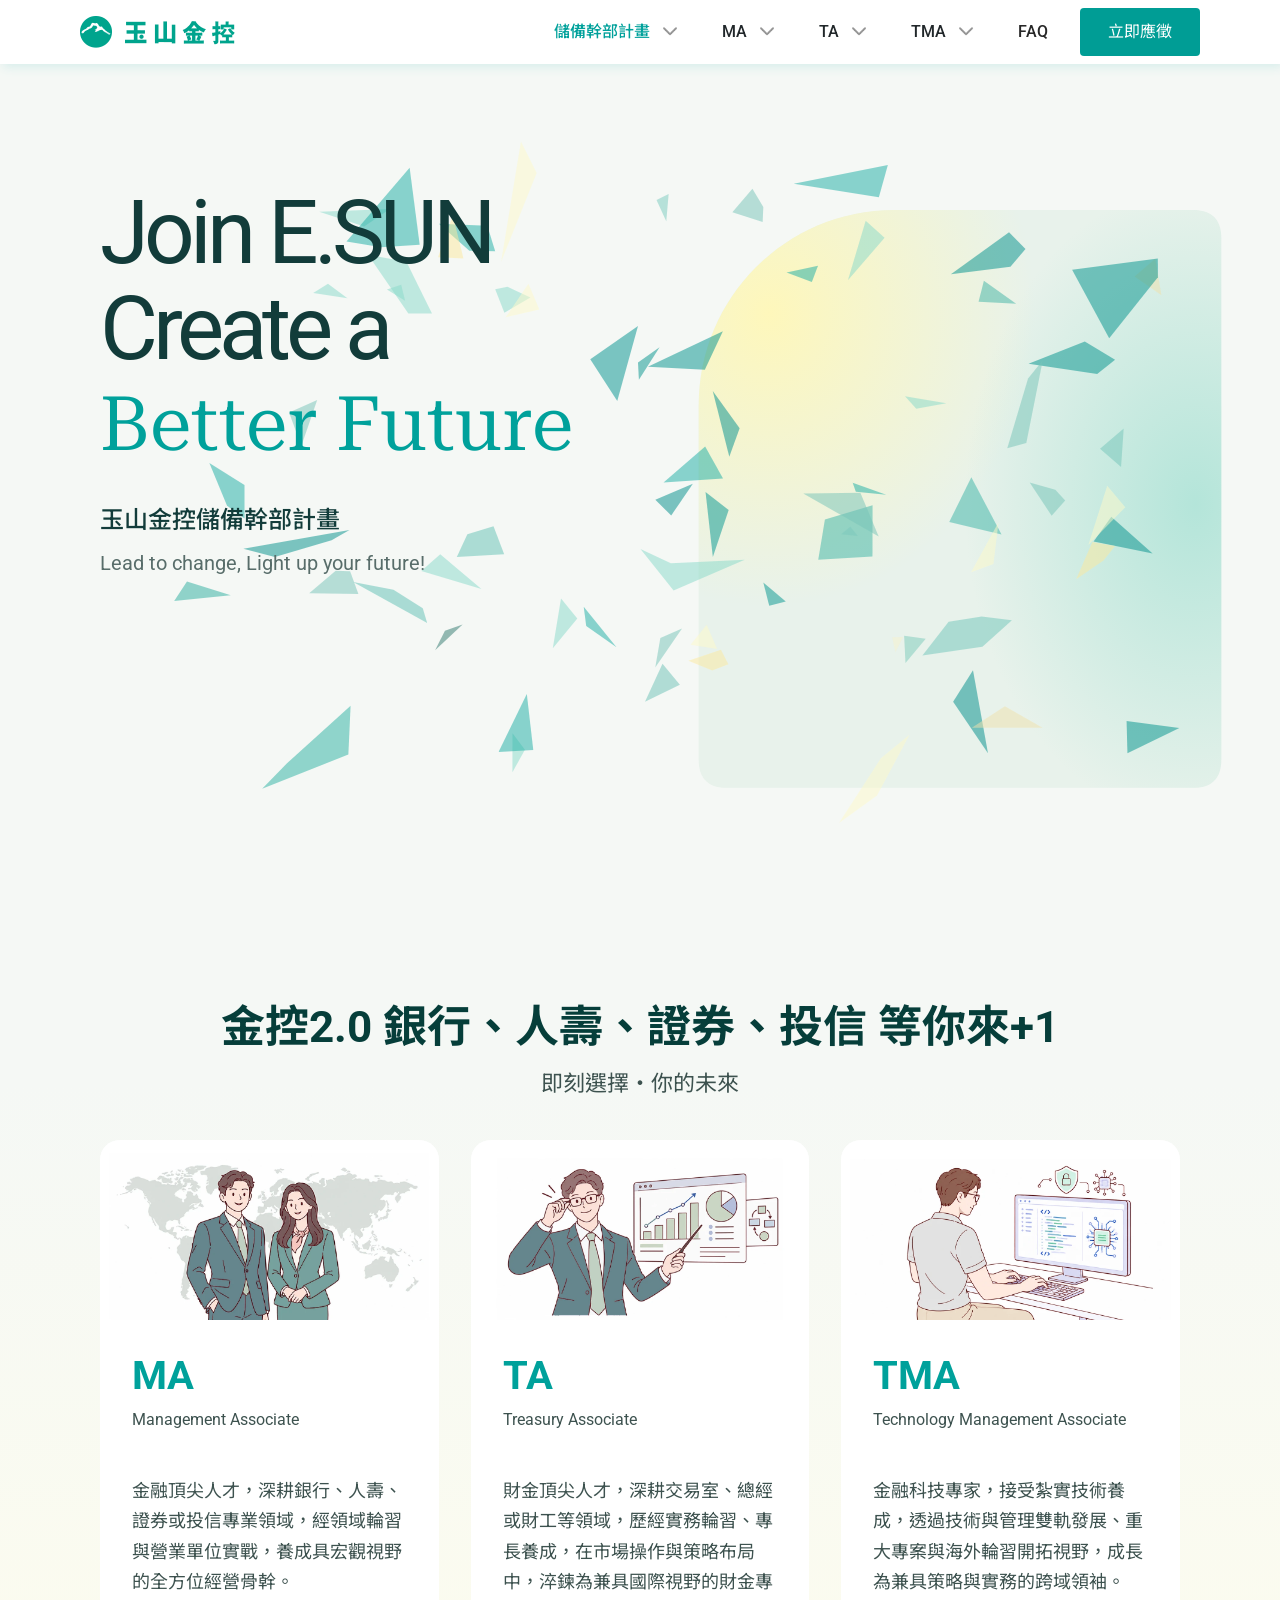
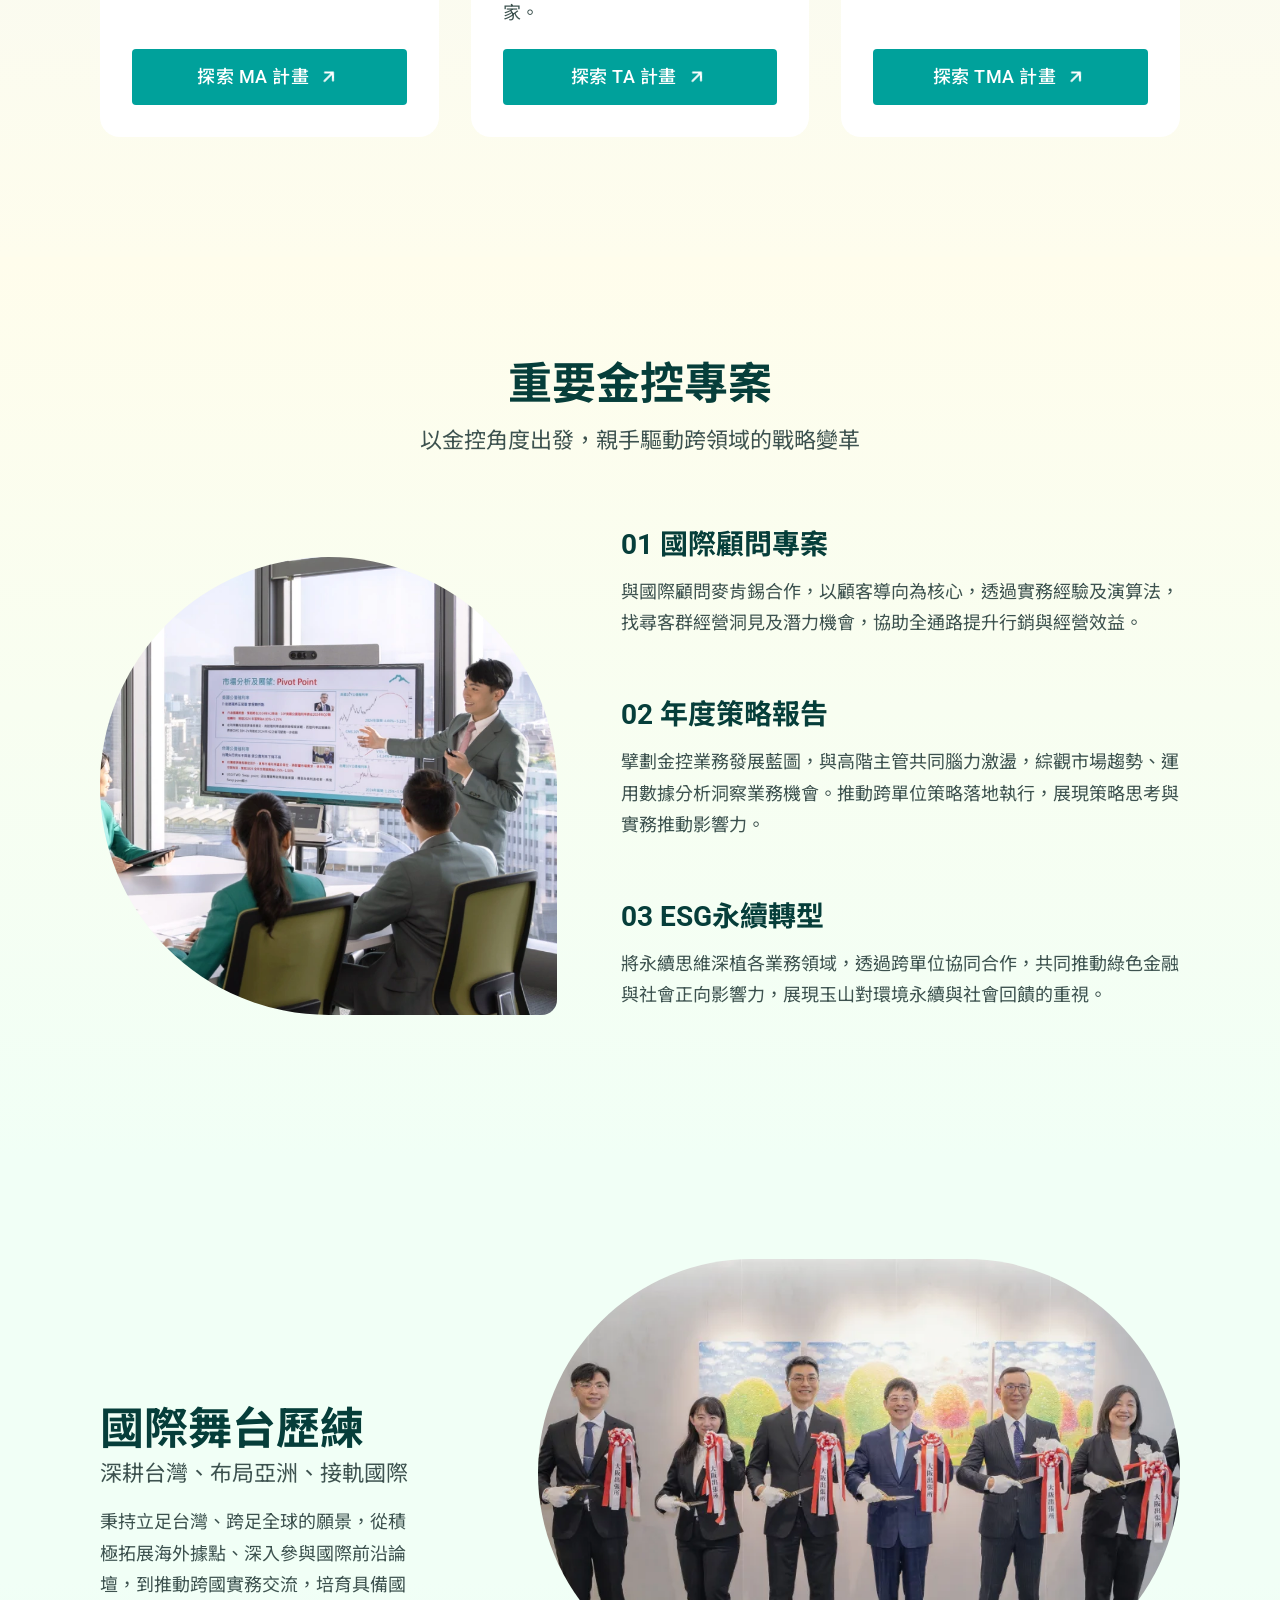
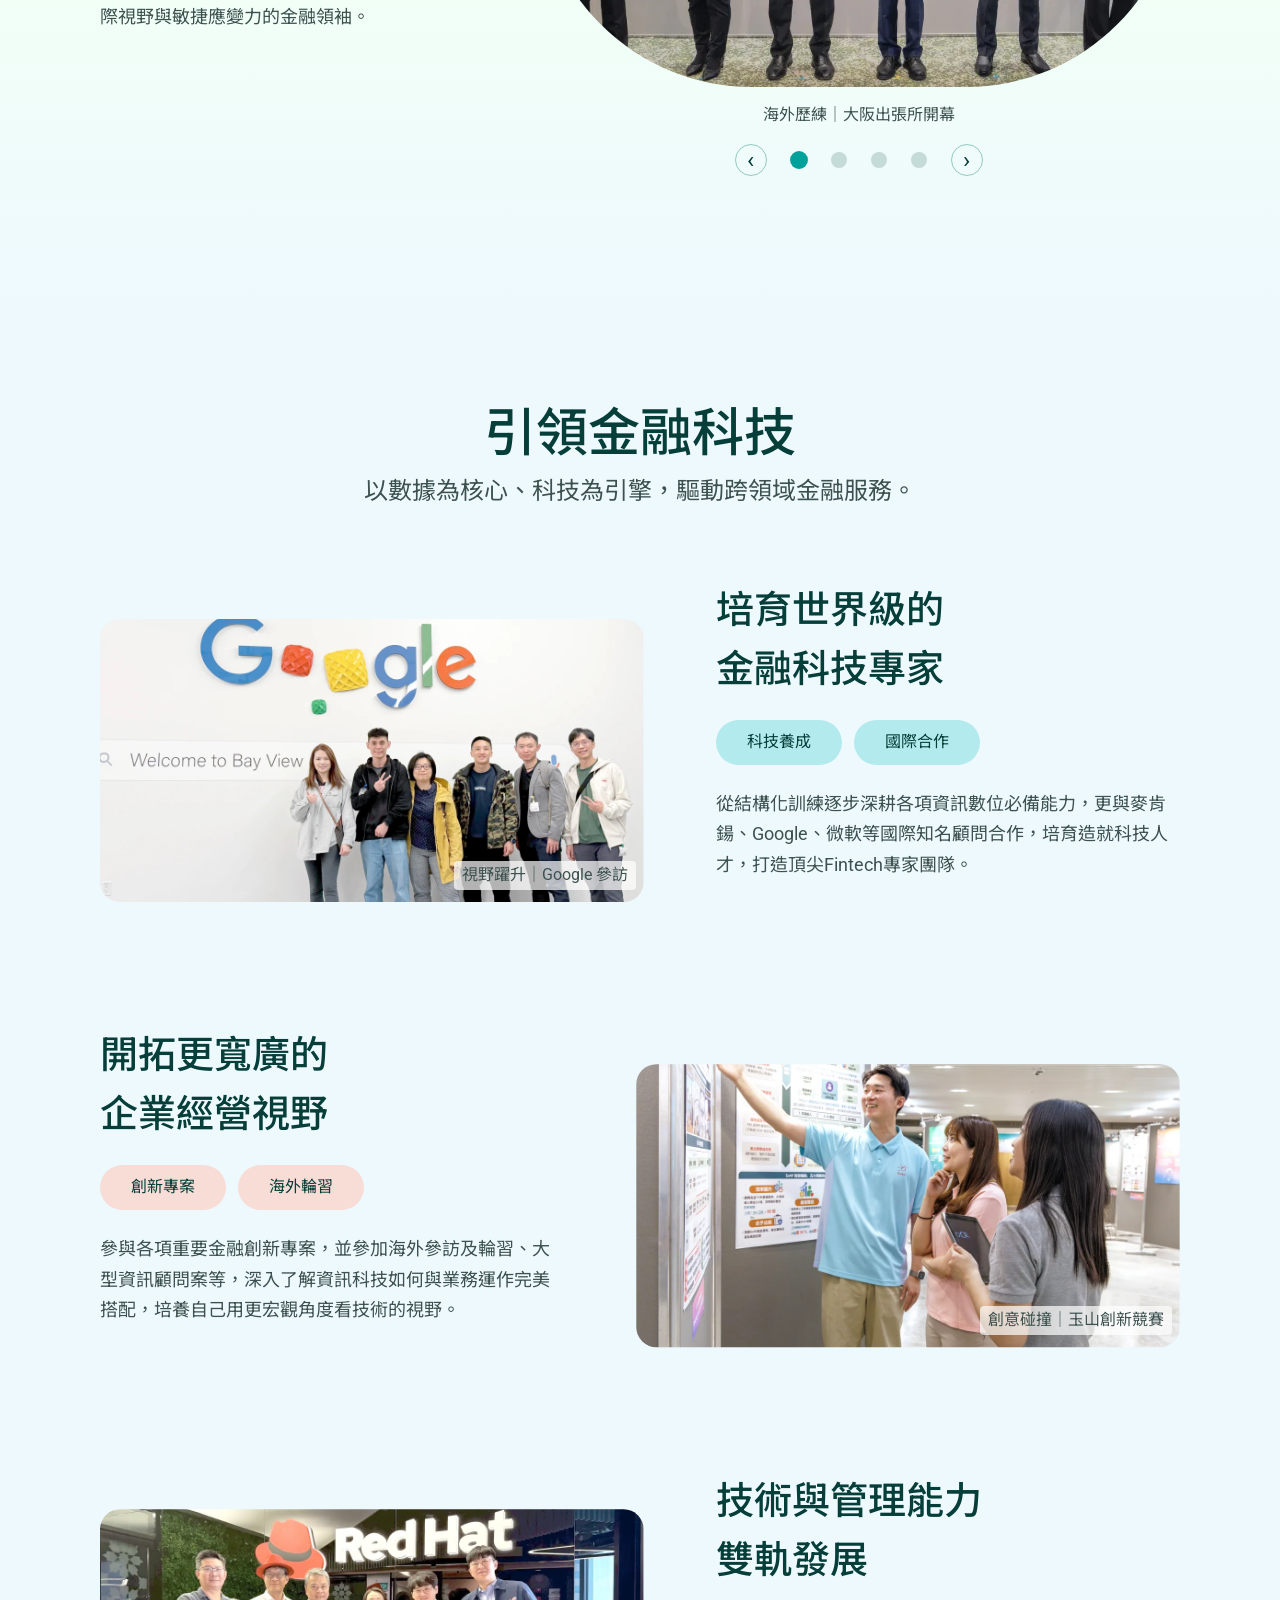
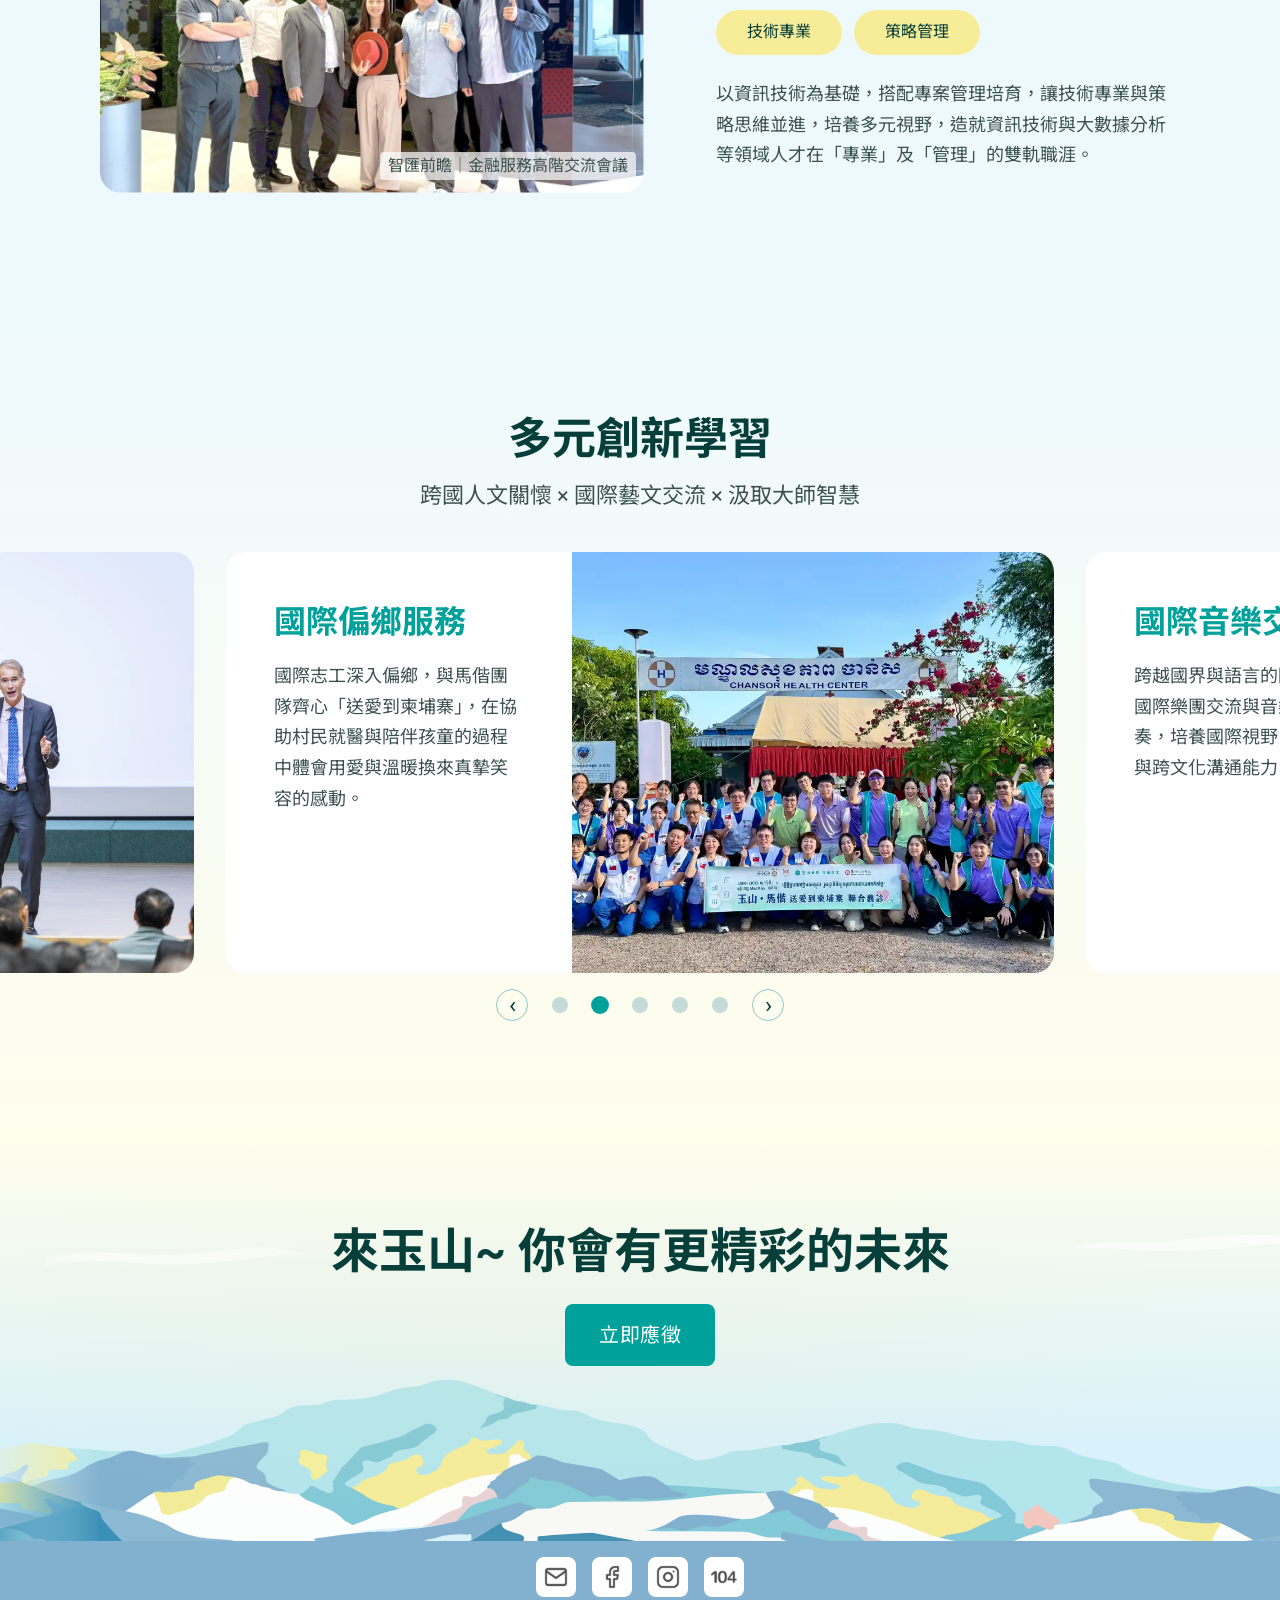
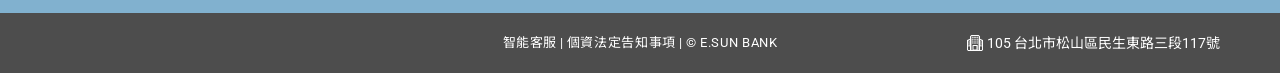
==== commit e35d988b: "Add files via upload" ====
--- a/ma/index.html
+++ b/ma/index.html
@@ -25,24 +25,6 @@
     <link rel="stylesheet" type="text/css" href="css/common/HeaderFooter.css" />
     <link rel="stylesheet" href="css/home.css">
 
-    <!-- Anti-flicker snippet (recommended)  -->
-<script>
-        (function (a, s, y, n, c, h, i, d, e) {
-            s.className += ' ' + y;
-            h.start = 1 * new Date;
-            h.end = i = function () {
-                s.className = s.className.replace(RegExp(' ?' + y), '')
-            };
-            (a[n] = a[n] || []).hide = h;
-            setTimeout(function () {
-                i();
-                h.end = null
-            }, c);
-            h.timeout = c;
-        })(window, document.documentElement, 'async-hide', 'dataLayer', 3000, {
-            'GTM-5LLQXL': true
-        });
-    </script>
     <!-- Google Tag Manager -->
     <script>
         (function(w, d, s, l, i)
@@ -78,7 +60,7 @@
         <div class="container clearfix">
             <button type="button" id="toggle" aria-label="開啟導覽選單" aria-expanded="false" aria-controls="main-navigation"><span></span></button>
             <div class="head_logo">
-                <a class="ef_tracking esunlogo" href="https://www.esunbank.com/zh-tw/personal" target="_blank"><img src="img/HeaderFooter/logo-esun.webp" class="img-responsive" alt="玉山銀行"></a>
+                <a class="ef_tracking esunlogo" href="https://www.esunbank.com/zh-tw/personal" target="_blank"><img src="img/HeaderFooter/logo-esun.webp" fetchpriority="high" class="img-responsive" alt="玉山銀行"></a>
             </div>
             <nav class="main-nav" id="main-navigation" aria-label="主要導覽">
                 <ul class="anchor">
--- a/ma/css/home.css
+++ b/ma/css/home.css
@@ -157,10 +157,13 @@
     padding-top: clamp(168px, 14.4444vw, 234px);
 }
 
+.home-main:not(.ma-main) .hero-content {
+    margin-inline-start: var(--hero-panel-inset, auto);
+}
+
 .home-main .hero-content h2 {
     max-width: 650px;
     color: var(--home-ink);
-    font-size: clamp(80px, 8.1944vw, 132px);
     font-weight: 400;
     line-height: 1.08;
     letter-spacing: -5px;
@@ -173,7 +176,6 @@
 .home-main .hero-content .hero-serif {
     color: var(--home-brand);
     font-family: "Roboto Serif", Georgia, serif;
-    font-size: clamp(64px, 6.5278vw, 106px);
     line-height: 1.25;
     letter-spacing: 0;
     font-optical-sizing: auto;
@@ -650,23 +652,13 @@
     background: transparent;
 }
 
-@media (min-width: 1600px) {
-    .home-main .hero-content h2 {
-        font-size: 118px;
-    }
-
-    .home-main .hero-content .hero-serif {
-        font-size: 94px;
-    }
-}
-
 @media (max-width: 1200px) {
     .home-container {
         width: calc(100% - 96px);
     }
 
     .hero-content {
-        padding-top: 170px;
+        padding-top: 20vh;
     }
 
     .plan-grid {
@@ -705,7 +697,7 @@
     }
 
     .home-container {
-        width: calc(100% - 64px);
+        width: calc(100% - 100px);
     }
 
     .home-hero {
@@ -714,7 +706,8 @@
     }
 
     .hero-content {
-        padding-top: 150px;
+        padding-top: clamp(75px, calc(14vh - 4px), 150px);
+
     }
 
     .home-main .hero-content h2 {
@@ -826,6 +819,16 @@
 
     .home-main .apply-content h2 {
         font-size: 38px;
+    }
+}
+
+@media (min-width: 900px) {
+    .home-main .hero-content h2 {
+        font-size: clamp(70px, calc(25px + 5vw), 112px);
+    }
+
+    .home-main .hero-content .hero-serif {
+        font-size: clamp(60px, calc(37px + 3vw), 80px);
     }
 }
 
@@ -902,7 +905,7 @@
     }
 
     .hero-content {
-        padding-top: 100px;
+        padding-top: clamp(70px, calc(27.03vh - 100.3px), 170px);
     }
 
     .home-main .hero-content h2 {
